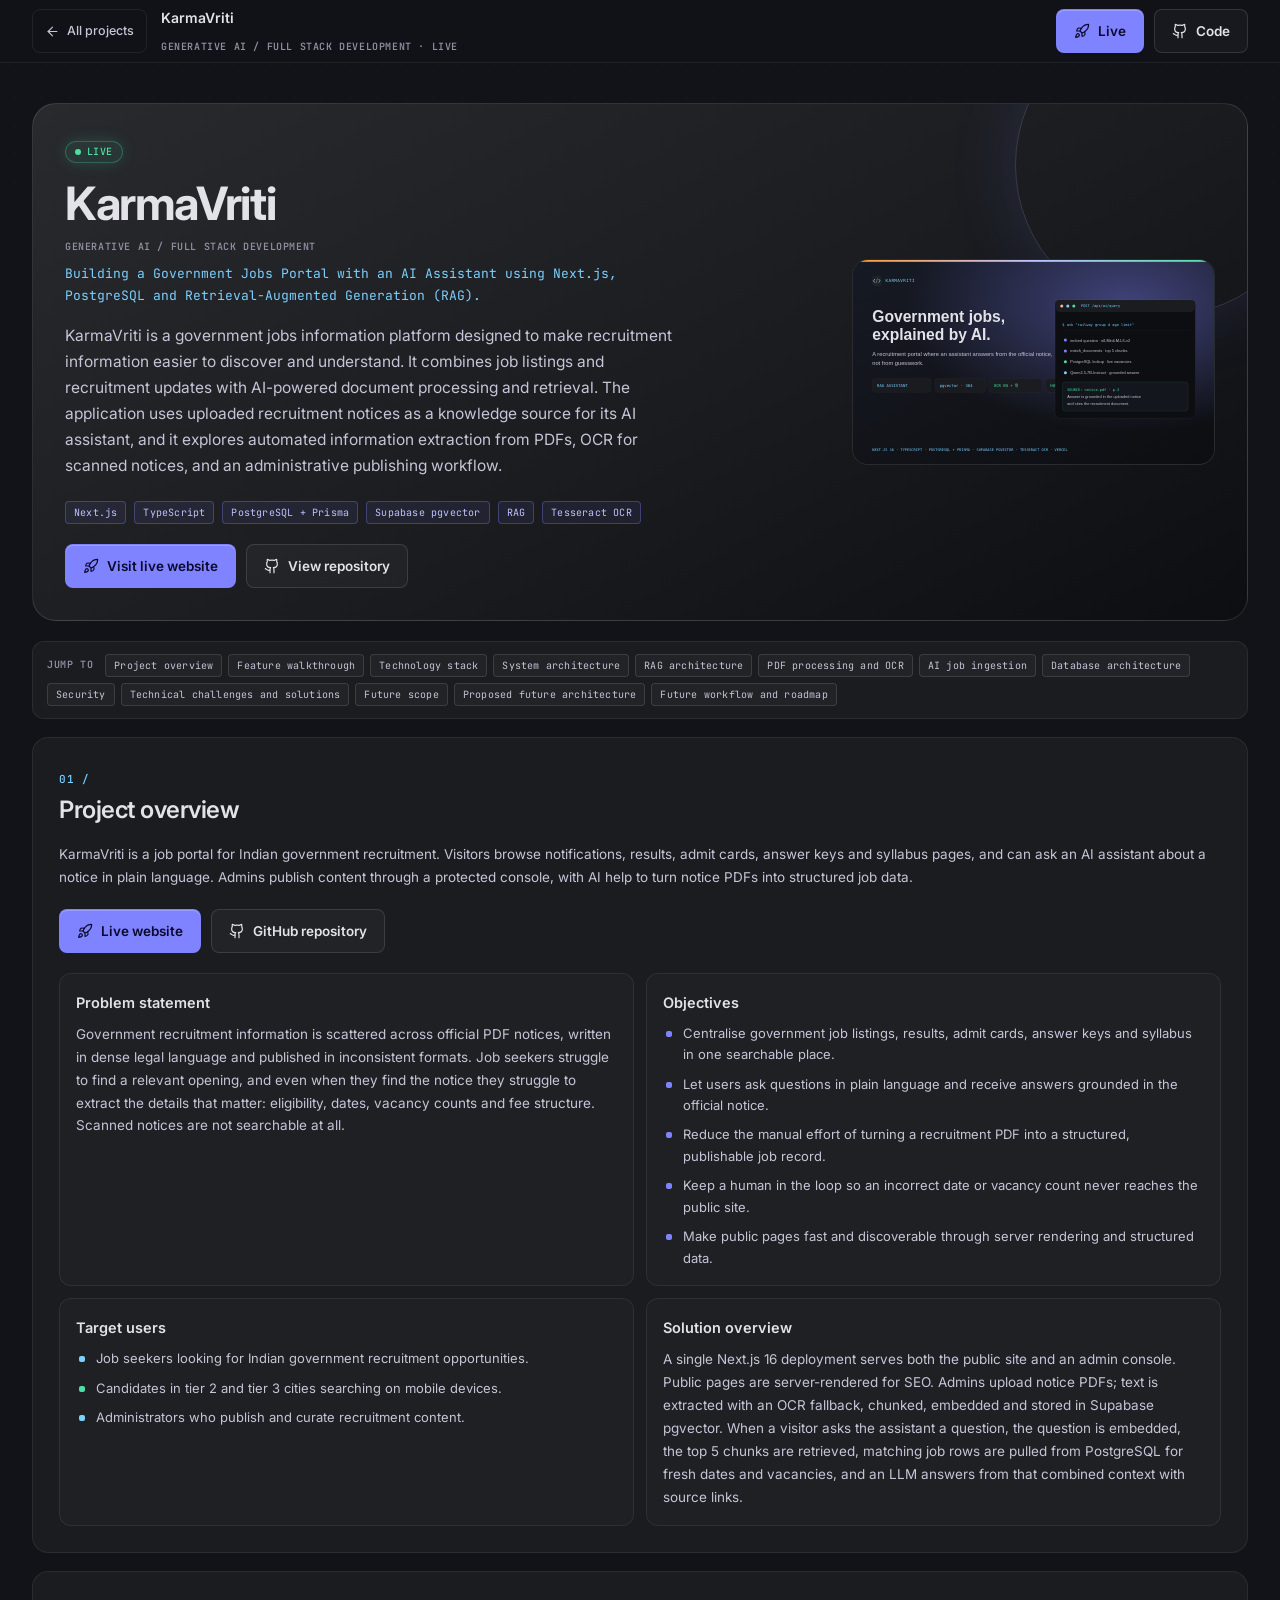
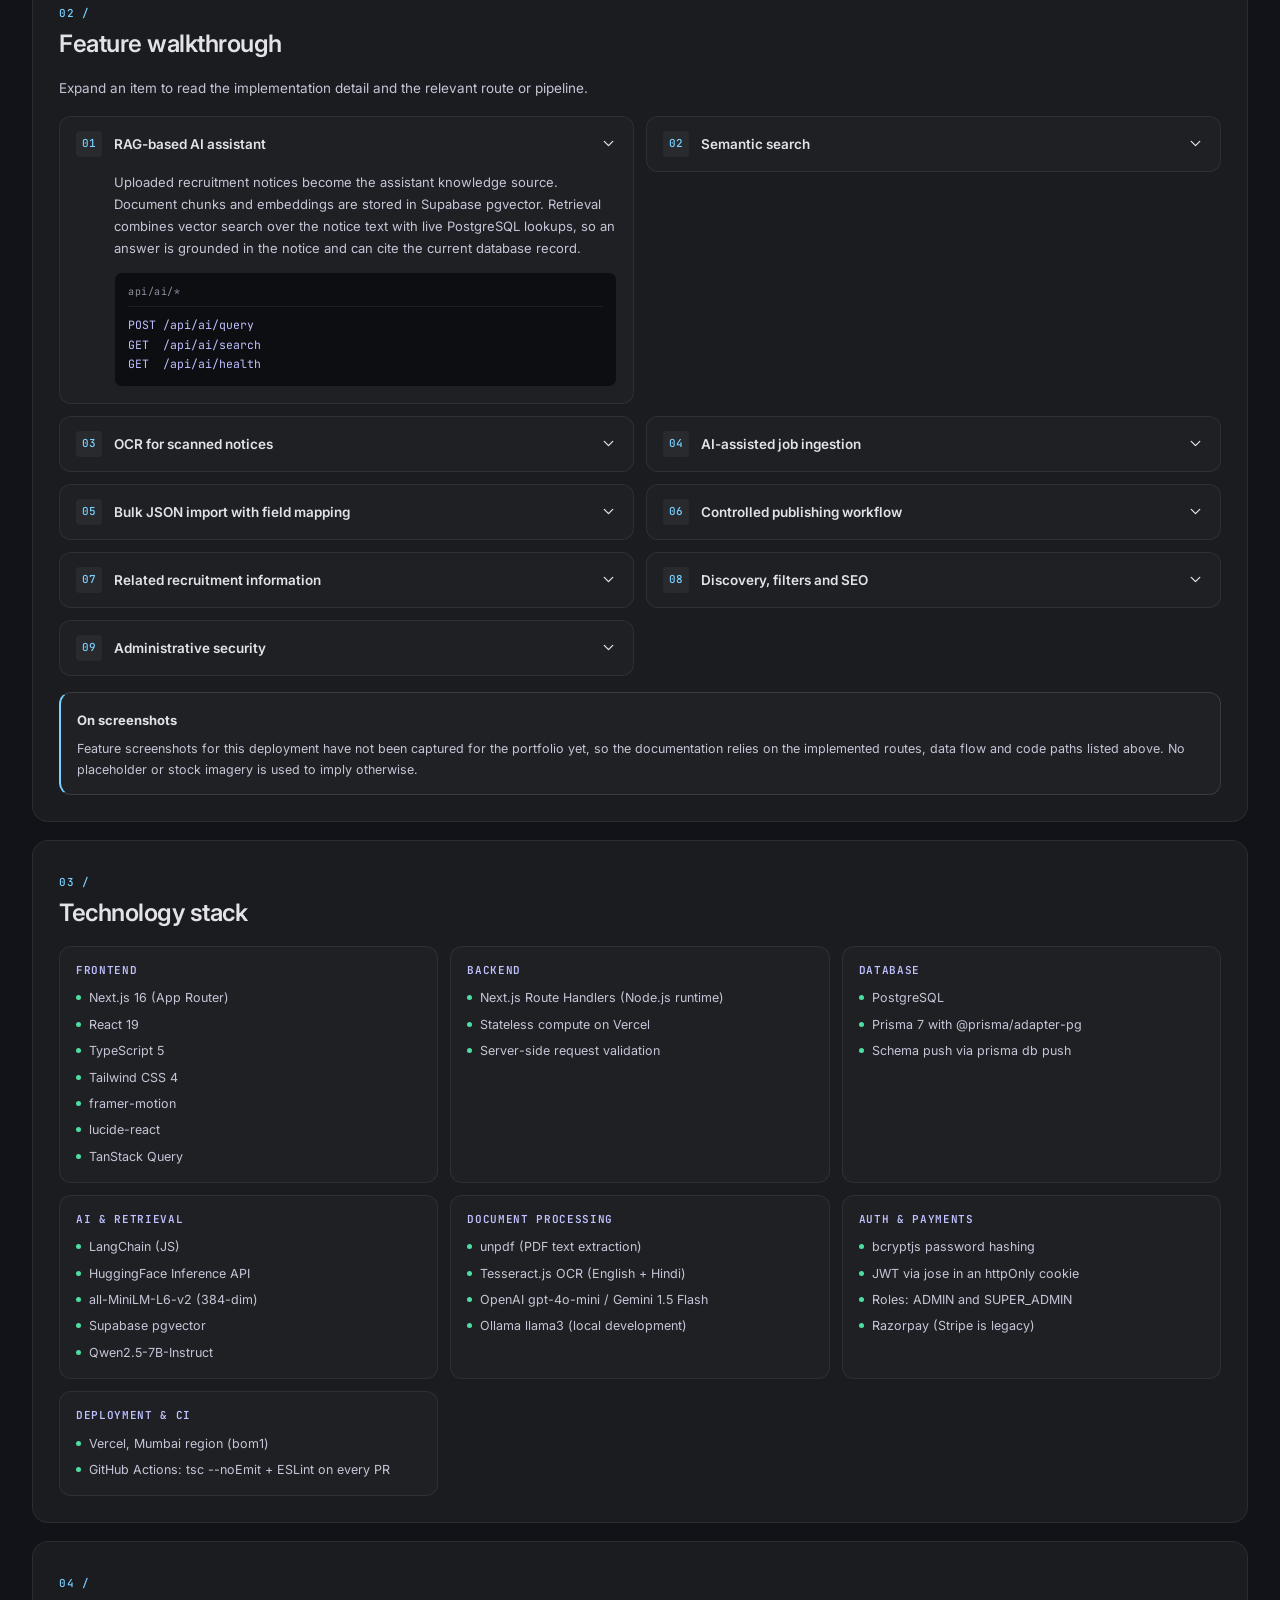
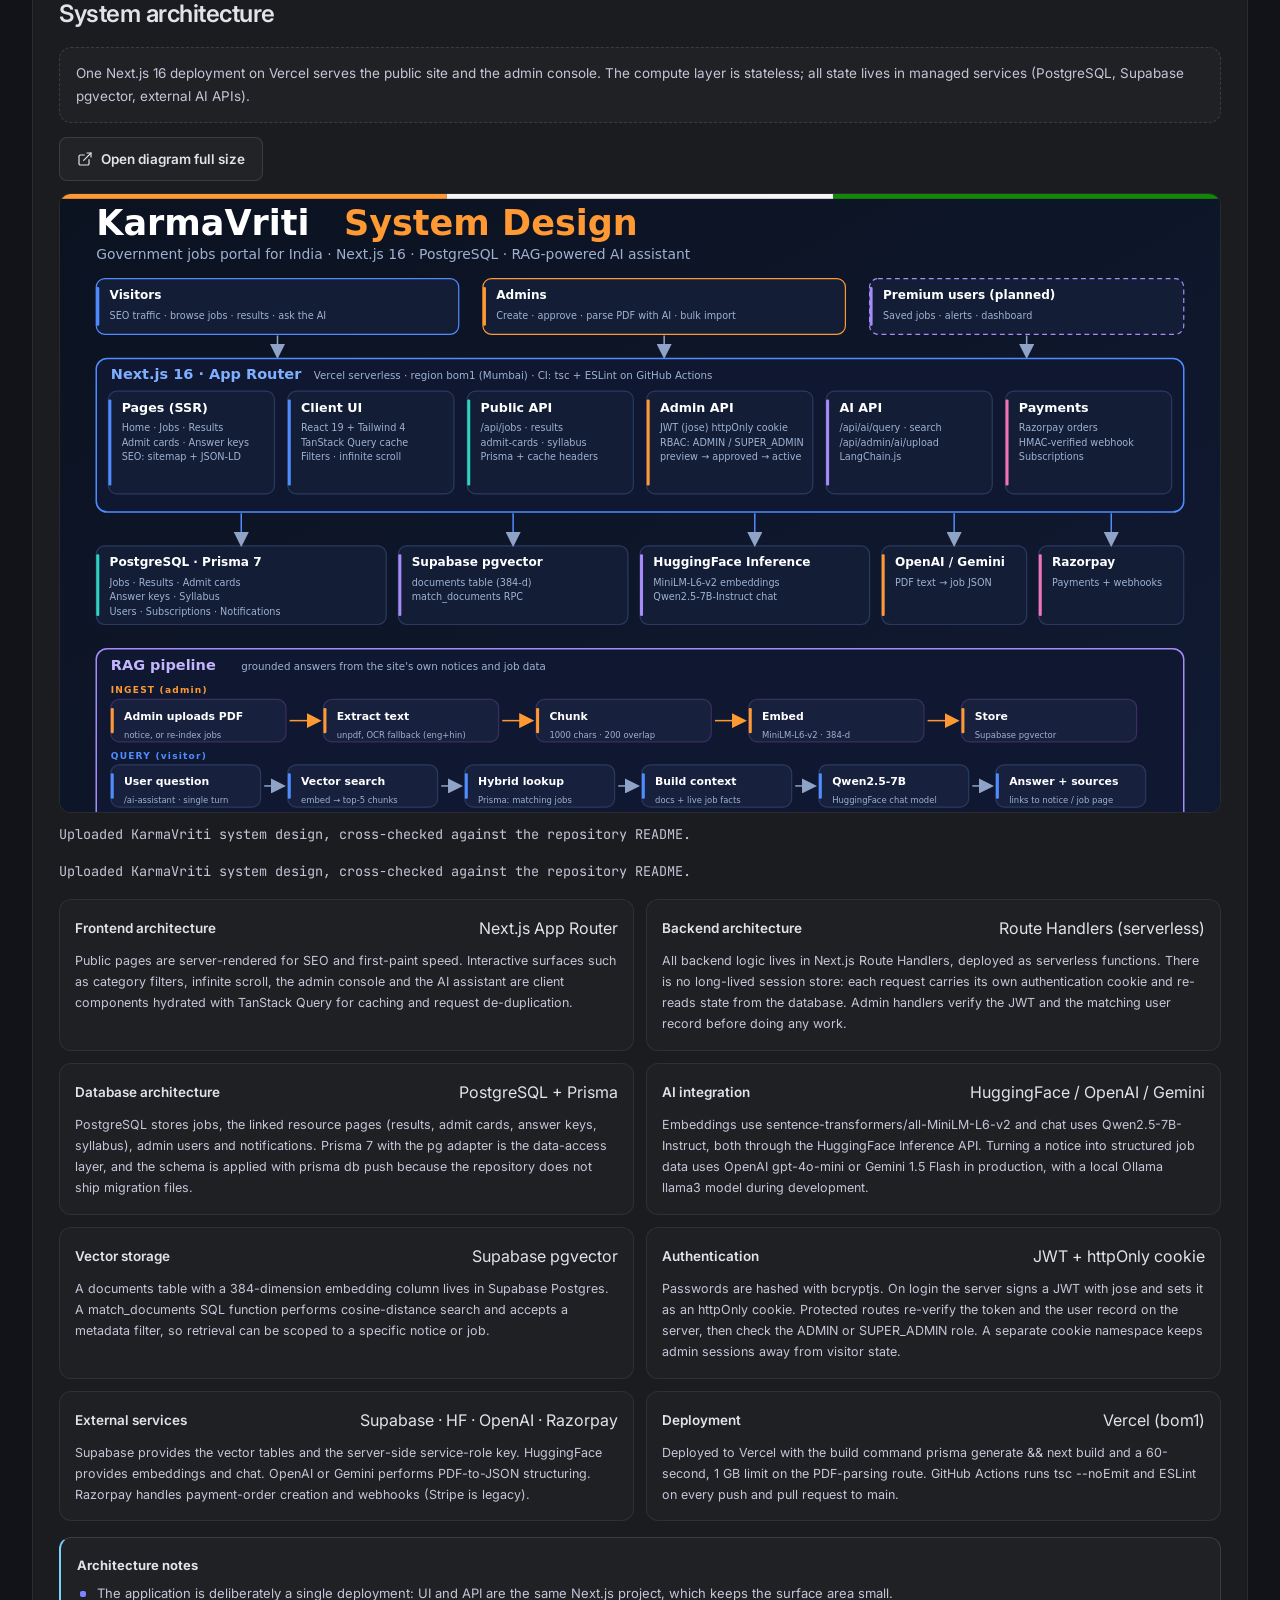
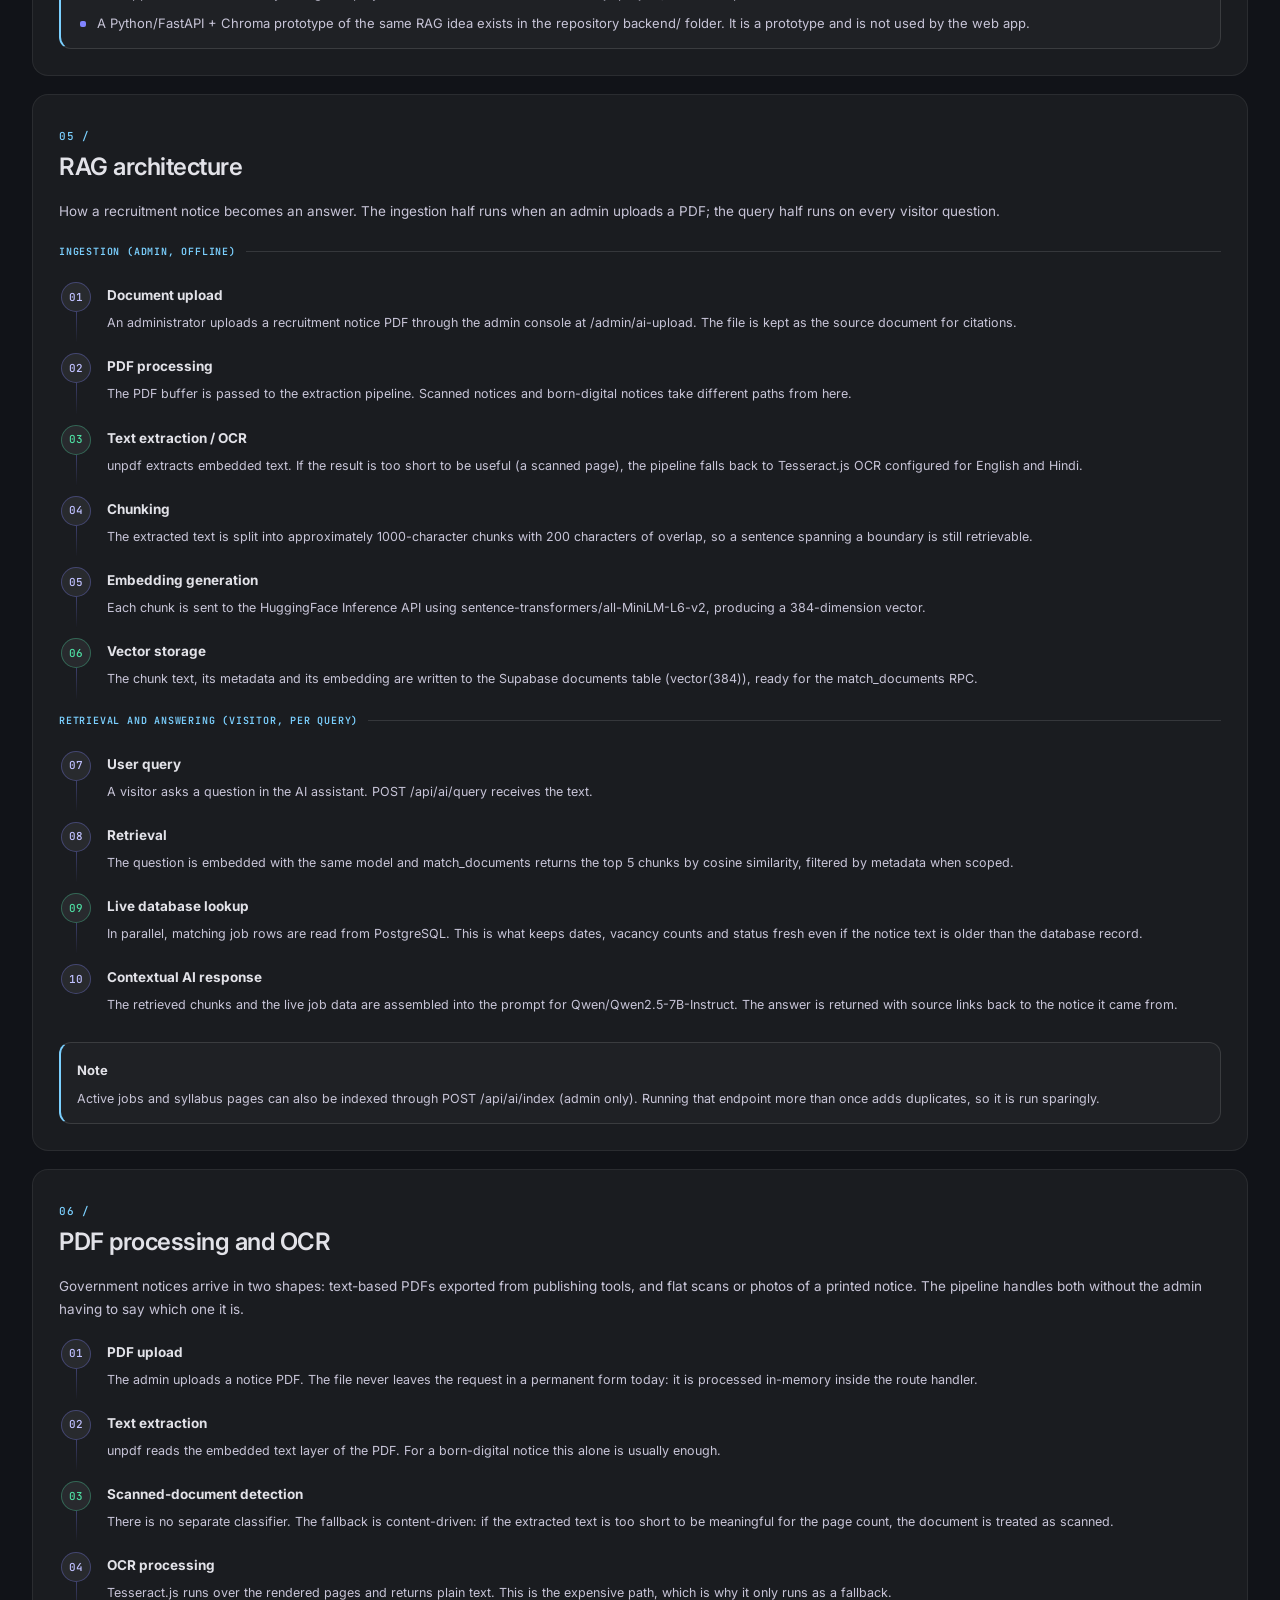
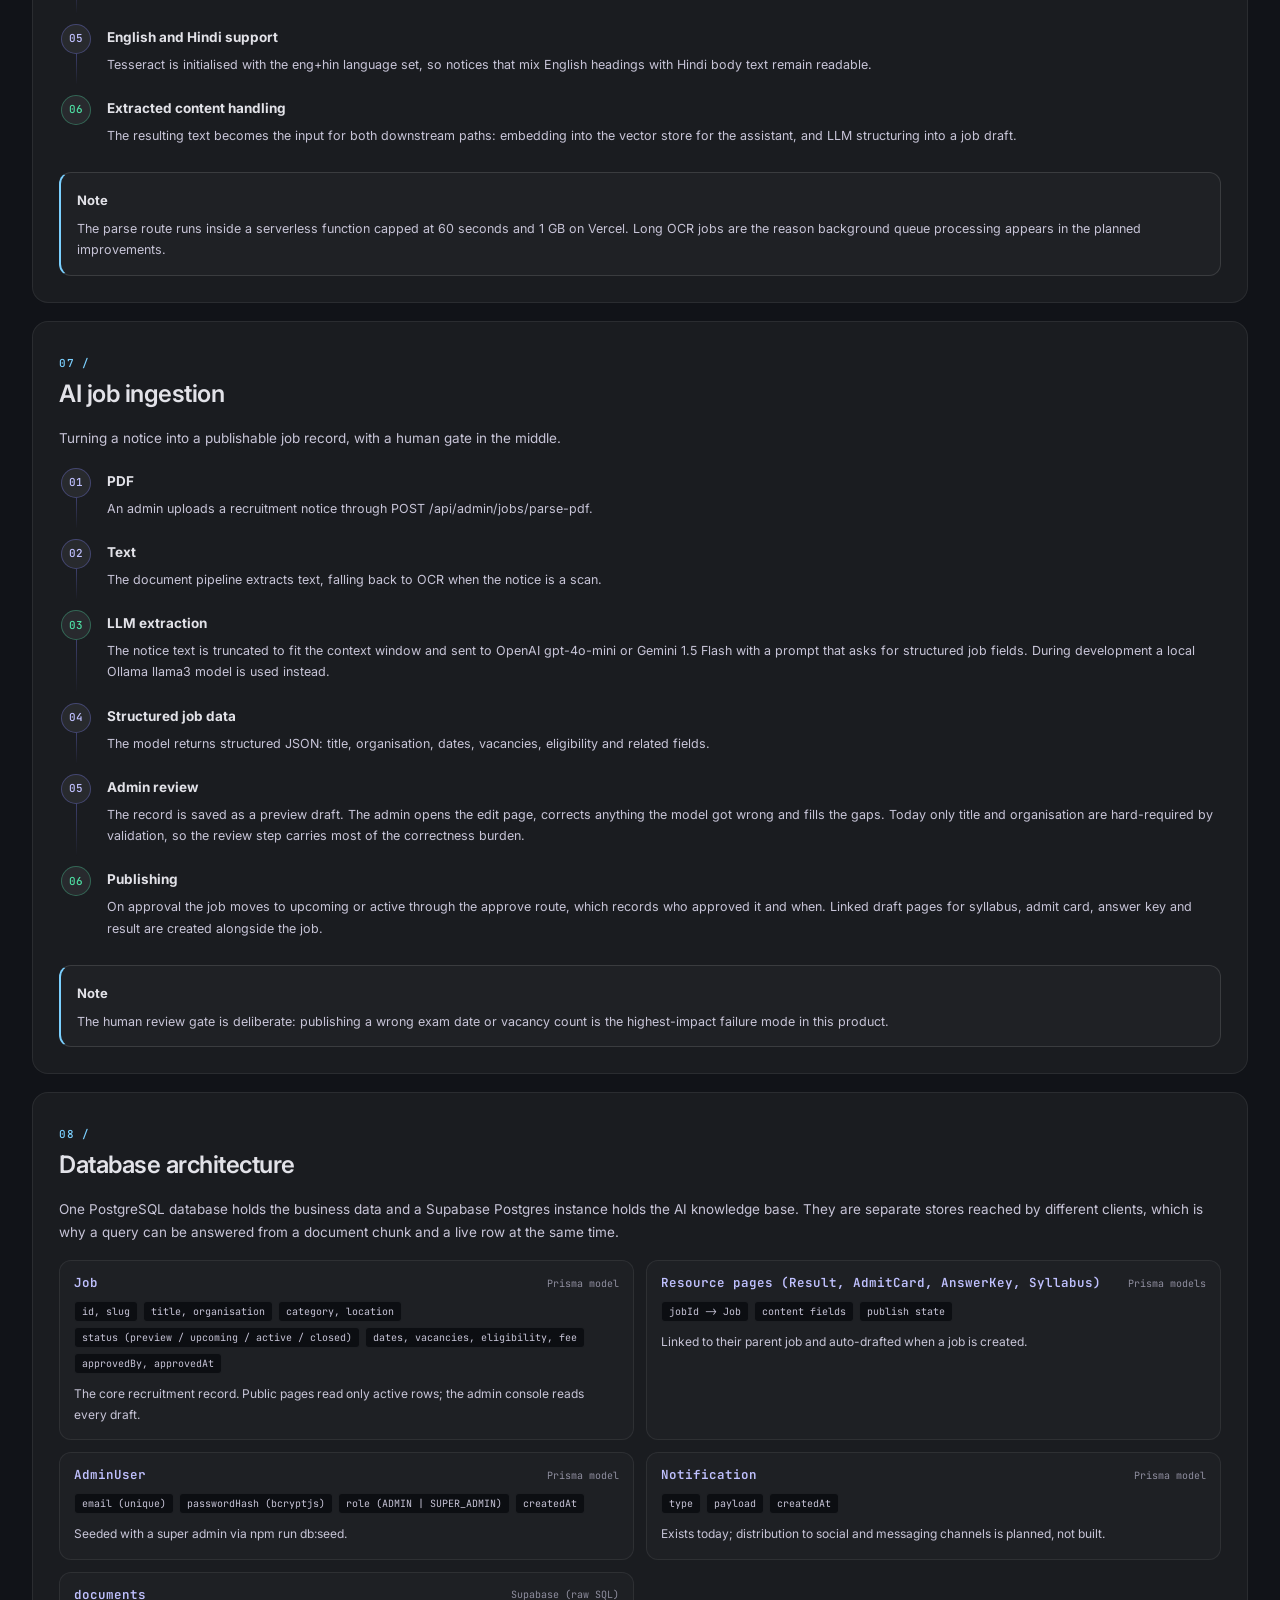
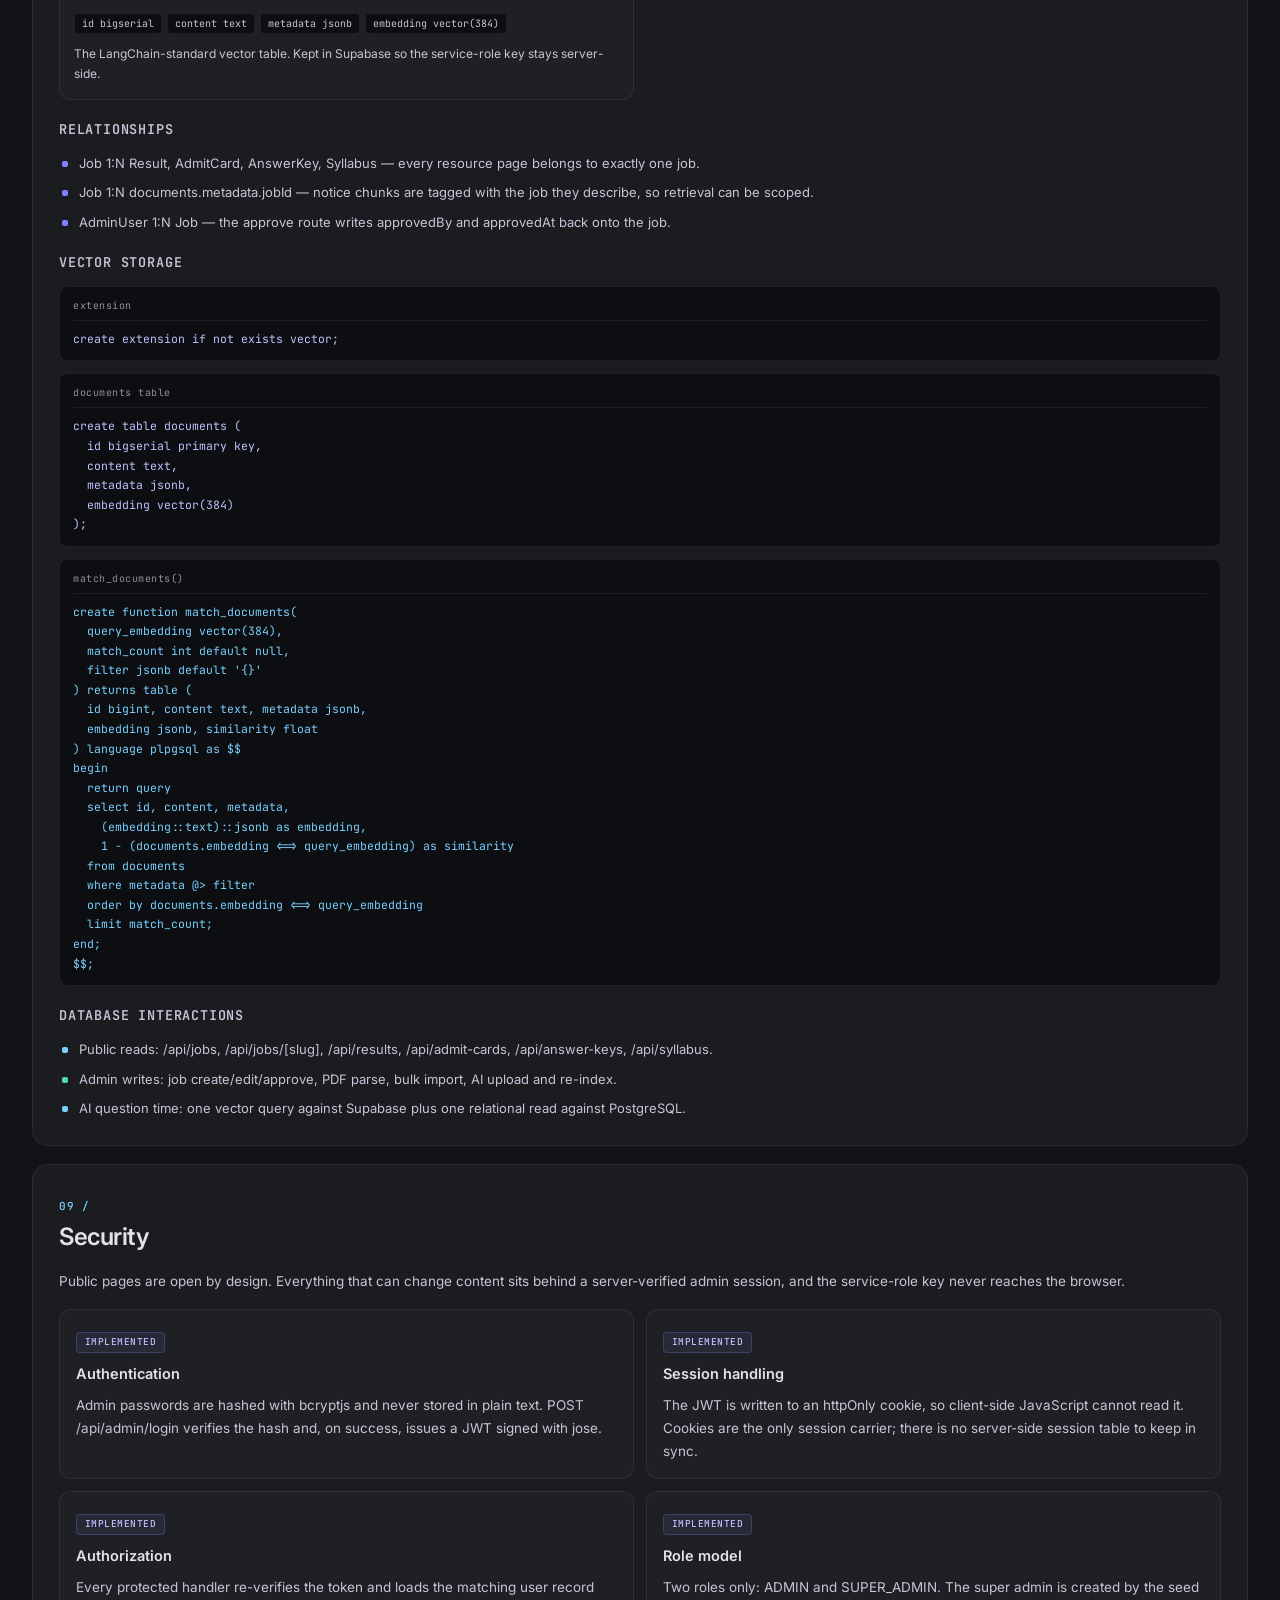
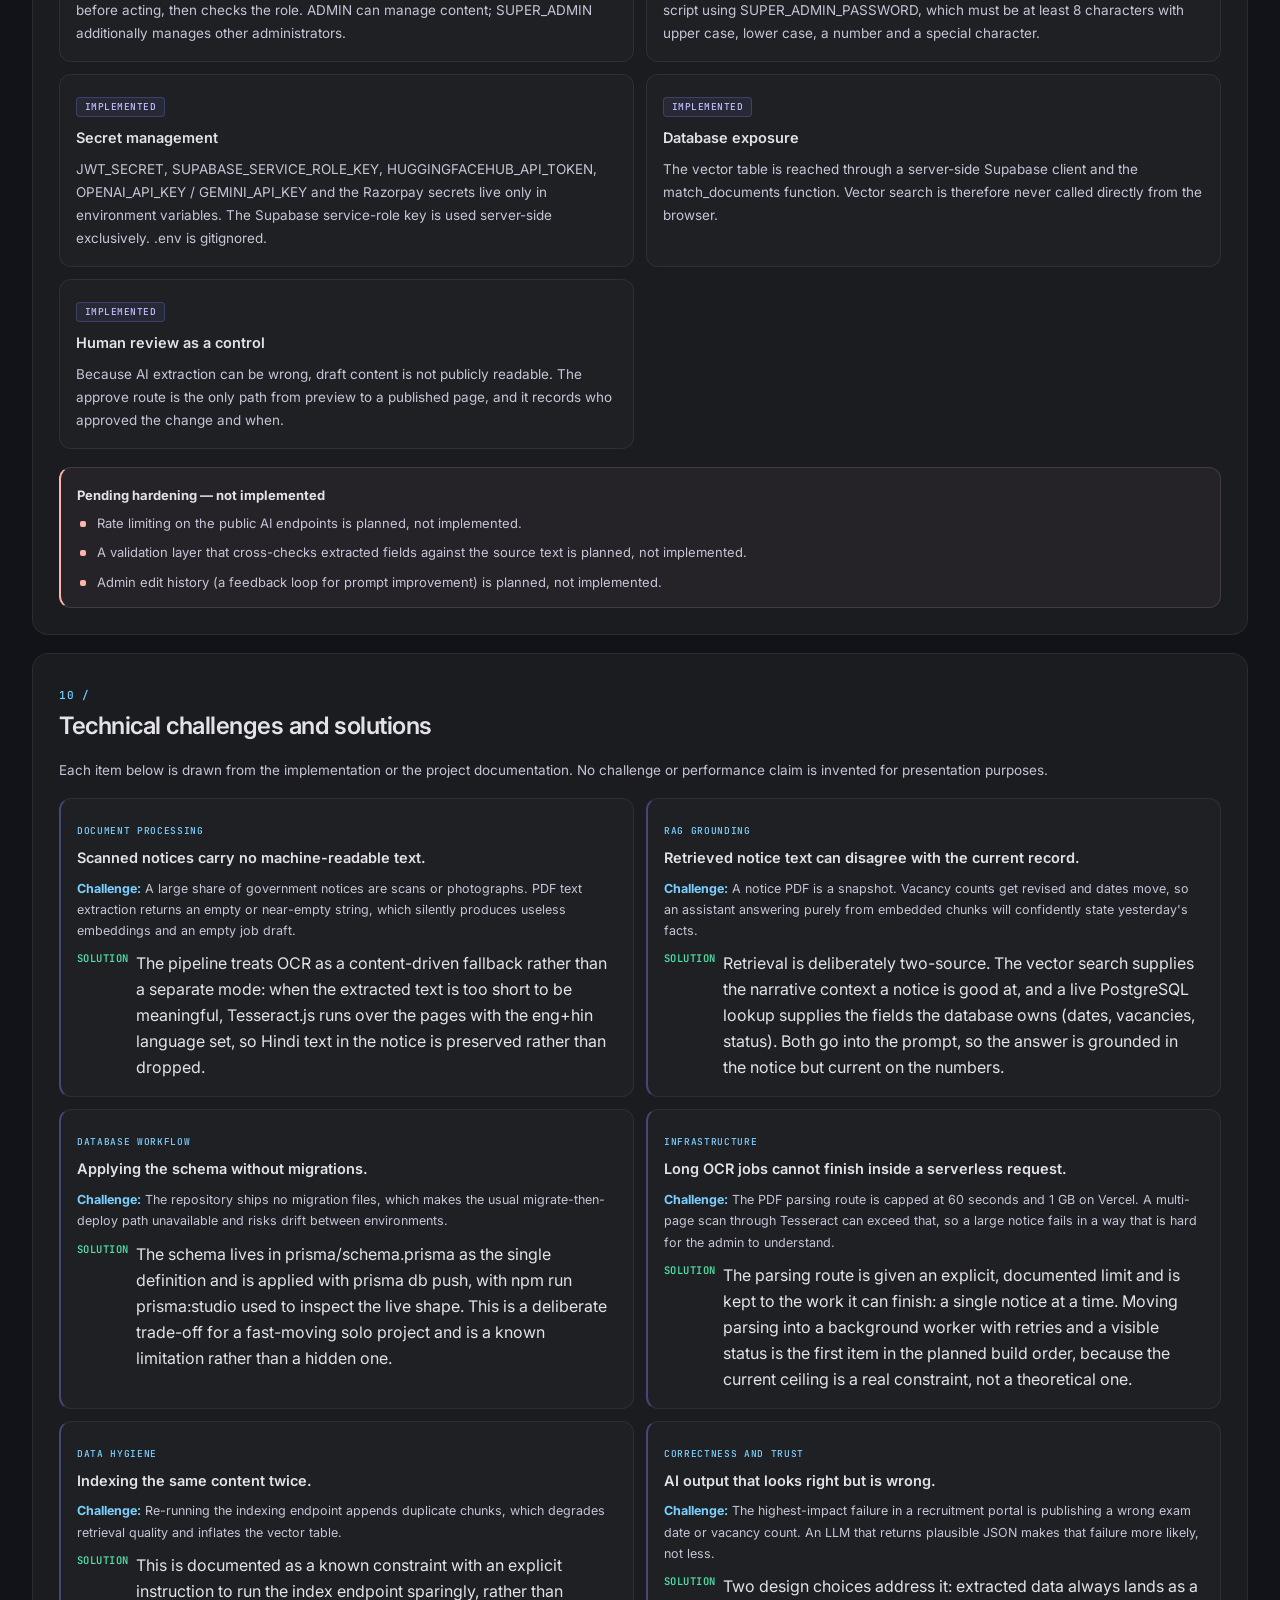
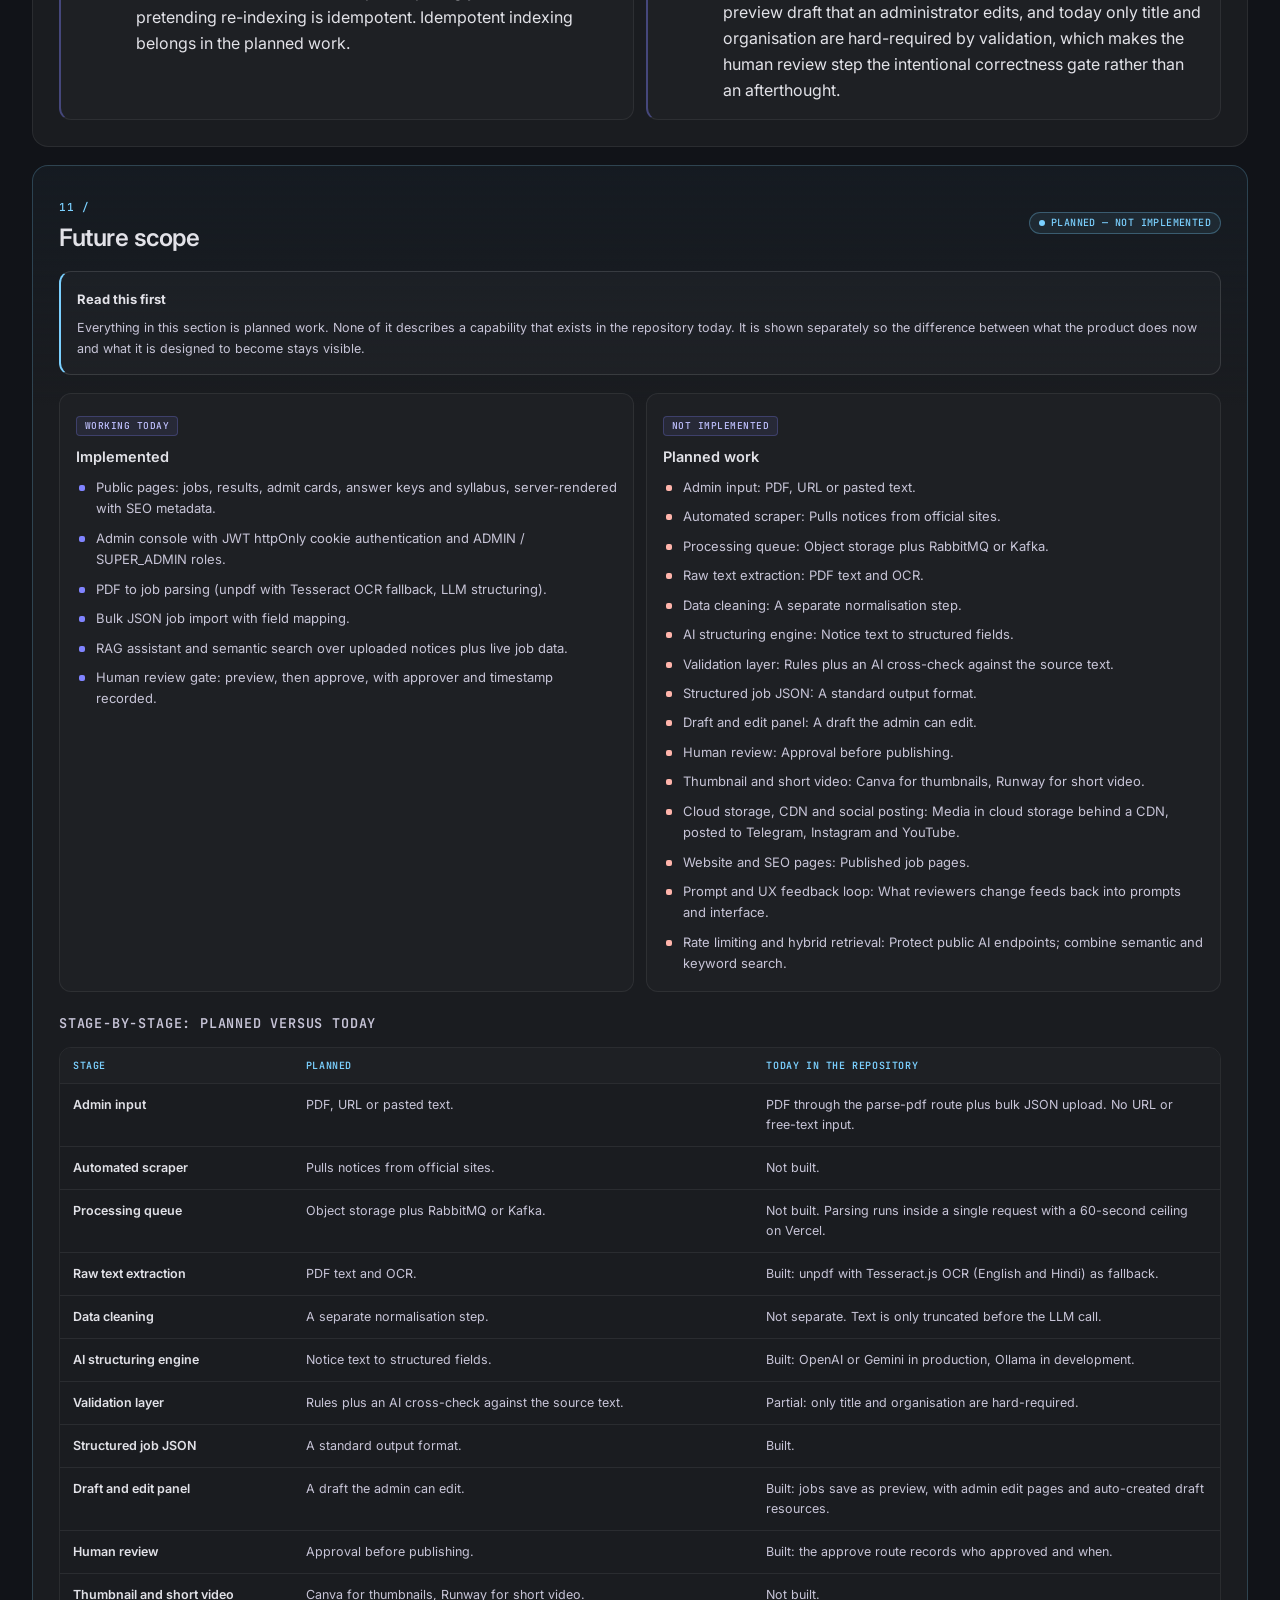
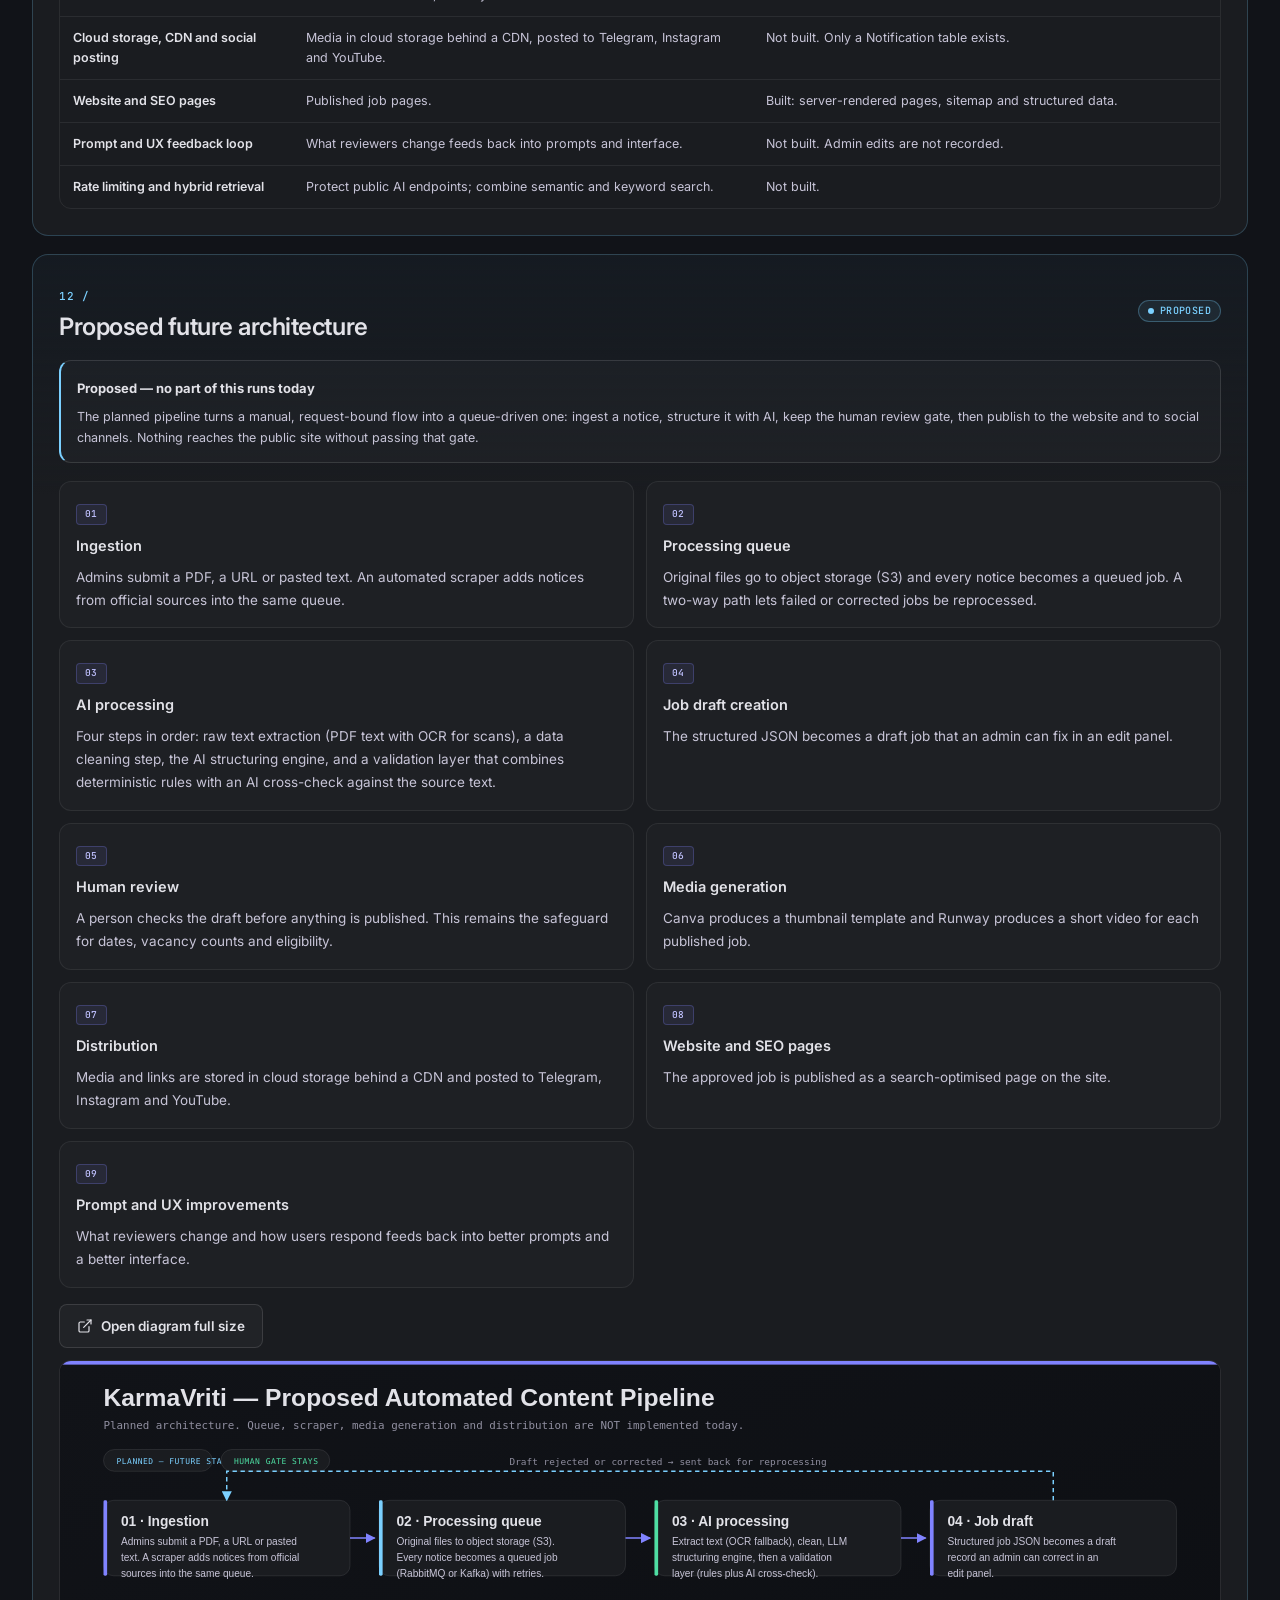
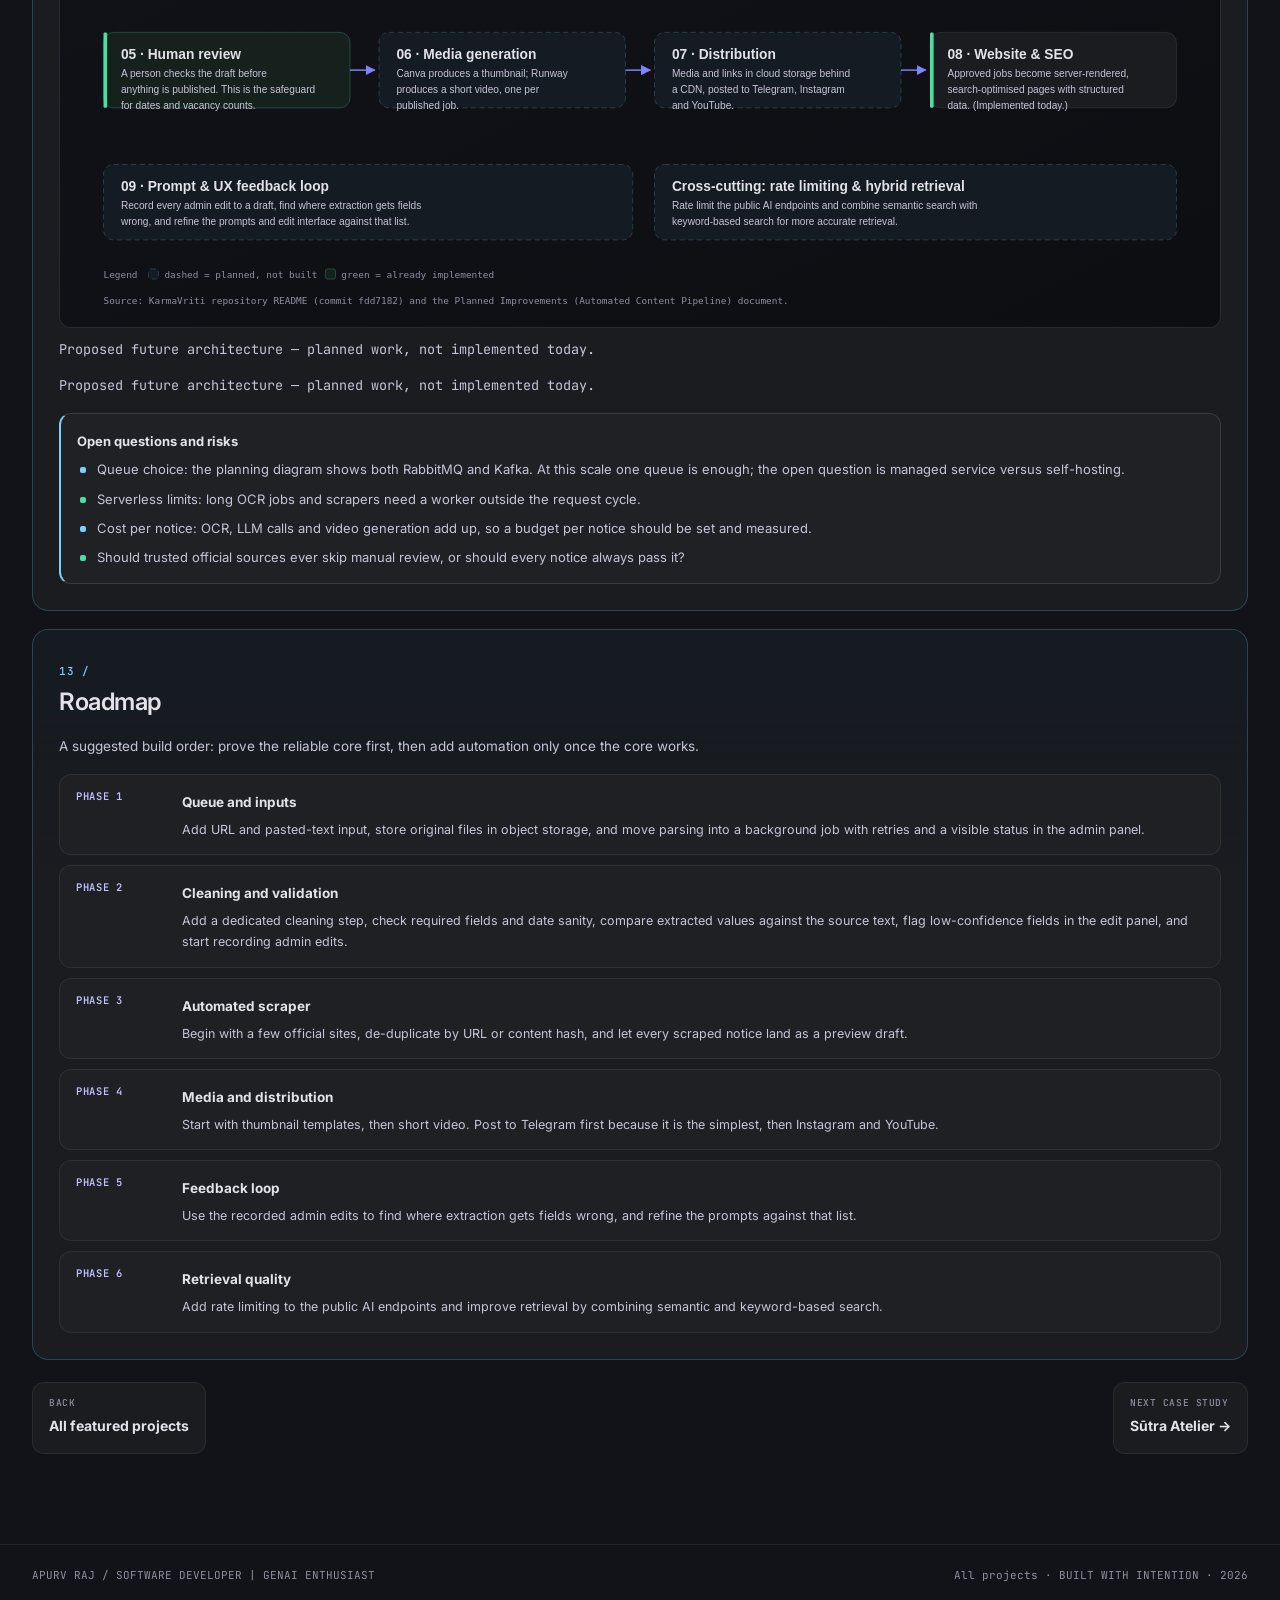
==== project.html @ cf1d9890 "Add portfolio site with case study pages; fix hero image and accordion layout bugs" ====
<!doctype html>
<html class="dark" lang="en">
<head>
  <meta charset="UTF-8" />
  <meta name="viewport" content="width=device-width, initial-scale=1.0, viewport-fit=cover" />
  <meta name="theme-color" content="#111318" />
  <meta name="description" content="Engineering case study." />
  <title>Case study | Apurv Raj</title>
  <link rel="preconnect" href="https://fonts.googleapis.com" />
  <link rel="preconnect" href="https://fonts.gstatic.com" crossorigin />
  <link href="https://fonts.googleapis.com/css2?family=Inter:wght@400;500;600;700&family=JetBrains+Mono:wght@400;500;600&display=swap" rel="stylesheet" />
  <link rel="stylesheet" href="assets/css/obsidian.css" />
  <link rel="stylesheet" href="assets/css/case-study.css" />
</head>
<body>
  <a class="skip-link" href="#case-app">Skip to case study</a>

  <header class="case-header">
    <div class="shell case-header-inner">
      <a class="case-back" href="index.html#work">
        <svg viewBox="0 0 24 24" fill="none" stroke="currentColor" stroke-width="1.8" stroke-linecap="round" stroke-linejoin="round" aria-hidden="true"><path d="m12 19-7-7 7-7"/><path d="M19 12H5"/></svg>
        <span>All projects</span>
      </a>
      <div class="case-header-title">
        <strong id="case-project-name">Case study</strong>
        <span class="micro-label" id="case-project-meta">Loading</span>
      </div>
      <div class="case-header-right" id="case-header-actions"></div>
    </div>
  </header>

  <main class="case-main">
    <div class="shell case-shell" id="case-app">
      <div class="case-section">Loading case study…</div>
    </div>
  </main>

  <footer class="site-footer">
    <div class="shell footer-inner" id="footer"></div>
  </footer>

  <noscript>
    <div class="shell" style="padding:24px 0">
      <p class="callout"><strong>JavaScript is required</strong>
      This case study renders from a centralized data layer. Please enable JavaScript, or contact
      <a href="mailto:apurvraj101699@gmail.com">apurvraj101699@gmail.com</a> for a written summary.</p>
    </div>
  </noscript>

  <script src="assets/js/icons.js"></script>
  <script src="data/profile.js"></script>
  <script src="data/career.js"></script>
  <script src="data/project-karmavriti.js"></script>
  <script src="data/project-sutra.js"></script>
  <script src="data/projects.js"></script>
  <script src="assets/js/ui.js"></script>
  <script src="assets/js/case-study.js"></script>
  <script src="assets/js/site.js"></script>
</body>
</html>
---- assets/css/obsidian.css ----
/* ---------------------------------------------------------------------------
 * assets/css/obsidian.css
 * Obsidian Synthetics — the Stitch design system used by this portfolio.
 * Tokens are taken verbatim from the Stitch DESIGN.md / tailwind-config so the
 * visual theme is preserved exactly. Nothing here introduces a new theme.
 * ------------------------------------------------------------------------- */

:root {
  /* Surfaces */
  --surface: #111318;
  --surface-dim: #111318;
  --surface-bright: #37393e;
  --surface-container-lowest: #0c0e12;
  --surface-container-low: #1a1c20;
  --surface-container: #1e2024;
  --surface-container-high: #282a2e;
  --surface-container-highest: #333539;
  --surface-variant: #333539;

  /* Content */
  --on-surface: #e2e2e8;
  --on-surface-variant: #c7c4d7;
  --outline: #908fa0;
  --outline-variant: #464554;

  /* Accents */
  --primary: #c0c1ff;
  --primary-container: #8083ff;
  --on-primary: #1000a9;
  --inverse-primary: #494bd6;
  --secondary: #4edea3;
  --on-secondary: #003824;
  --tertiary: #7bd0ff;
  --error: #ffb4ab;

  /* Hairlines */
  --line: rgba(255, 255, 255, 0.07);
  --line-strong: rgba(255, 255, 255, 0.12);
  --glow: rgba(128, 131, 255, 0.35);
  --glow-emerald: rgba(78, 222, 163, 0.25);

  /* Radii */
  --r-sm: 0.25rem;
  --r: 0.5rem;
  --r-md: 0.75rem;
  --r-lg: 1rem;
  --r-xl: 1.5rem;

  /* Spacing */
  --space-xs: 0.25rem;
  --space-sm: 0.5rem;
  --space-md: 1rem;
  --space-lg: 1.5rem;
  --space-xl: 2.5rem;
  --gutter: 1.5rem;
  --gutter-mobile: 1rem;
  --margin: 2rem;
  --margin-mobile: 1.25rem;

  /* Type */
  --font-body: 'Inter', -apple-system, BlinkMacSystemFont, 'Segoe UI', sans-serif;
  --font-mono: 'JetBrains Mono', 'DM Mono', Consolas, monospace;

  --shell: 1280px;
  --shell-narrow: 960px;
}

* { box-sizing: border-box; }

html { scroll-behavior: smooth; scroll-padding-top: 84px; }

body {
  margin: 0;
  background: var(--surface);
  color: var(--on-surface);
  font: 400 16px/26px var(--font-body);
  -webkit-font-smoothing: antialiased;
  overflow-x: hidden;
}

/* Micro dot-matrix background from the design system (elevation 0). */
body::before {
  content: '';
  position: fixed;
  inset: 0;
  z-index: 0;
  pointer-events: none;
  opacity: 0.5;
  background-image: radial-gradient(rgba(255, 255, 255, 0.045) 1px, transparent 1px);
  background-size: 28px 28px;
  mask-image: linear-gradient(to bottom, black 0%, transparent 68%);
  -webkit-mask-image: linear-gradient(to bottom, black 0%, transparent 68%);
}

h1, h2, h3, h4, p { margin-top: 0; }

a { color: inherit; text-decoration: none; }
button { font: inherit; cursor: pointer; color: inherit; }
img { max-width: 100%; }

::selection { background: var(--primary-container); color: #0d0096; }

.mono { font-family: var(--font-mono); }

.micro-label {
  font-family: var(--font-mono);
  font-size: 10px;
  line-height: 12px;
  font-weight: 600;
  letter-spacing: 0.06em;
  text-transform: uppercase;
  color: var(--outline);
}

.tag-label {
  font-family: var(--font-mono);
  font-size: 11px;
  line-height: 14px;
  font-weight: 500;
  letter-spacing: 0.04em;
  text-transform: uppercase;
}

.shell { width: min(var(--shell), calc(100% - 2 * var(--margin))); margin-inline: auto; position: relative; z-index: 1; }
.shell-narrow { width: min(var(--shell-narrow), calc(100% - 2 * var(--margin))); margin-inline: auto; position: relative; z-index: 1; }

.skip-link {
  position: absolute; left: -9999px; top: 0; z-index: 100;
  padding: 10px 14px; background: var(--primary); color: var(--on-primary); border-radius: var(--r);
}
.skip-link:focus { left: 12px; top: 12px; }

/* ---------------------------------------------------------------- Header -- */
.site-header {
  position: sticky; top: 0; z-index: 50;
  background: rgba(17, 19, 24, 0.82);
  backdrop-filter: blur(14px);
  -webkit-backdrop-filter: blur(14px);
  border-bottom: 1px solid var(--line);
}
.header-inner { min-height: 64px; display: flex; align-items: center; gap: var(--space-md); }
.brand { display: flex; align-items: center; gap: 10px; min-width: 0; }
.brand-mark {
  width: 34px; height: 34px; flex: none;
  display: grid; place-items: center;
  border-radius: var(--r); border: 1px solid var(--line-strong);
  background: var(--surface-container-low);
  color: var(--primary);
}
.brand-mark svg { width: 17px; height: 17px; }
.brand-name { font-size: 14px; font-weight: 600; line-height: 1.2; }
.brand-meta { display: flex; align-items: center; gap: 6px; }

.status-pill {
  display: inline-flex; align-items: center; gap: 6px;
  padding: 4px 9px; border-radius: 999px;
  font: 500 10px/1.2 var(--font-mono);
  letter-spacing: 0.04em; text-transform: uppercase;
  color: var(--secondary);
  background: rgba(78, 222, 163, 0.08);
  border: 1px solid rgba(78, 222, 163, 0.28);
  box-shadow: 0 0 16px -2px var(--glow-emerald);
  white-space: nowrap;
}
.status-pill .dot { width: 6px; height: 6px; border-radius: 50%; background: currentColor; animation: pulse 2.4s ease-in-out infinite; }
.status-pill.is-planned { color: var(--tertiary); background: rgba(123, 208, 255, 0.08); border-color: rgba(123, 208, 255, 0.3); box-shadow: none; }
.status-pill.is-neutral { color: var(--on-surface-variant); background: rgba(255, 255, 255, 0.04); border-color: var(--line-strong); box-shadow: none; }

@keyframes pulse { 0%, 100% { opacity: 1; } 50% { opacity: 0.35; } }

.primary-nav { display: flex; align-items: center; gap: 4px; margin-left: auto; }
.primary-nav a {
  padding: 8px 11px; border-radius: var(--r);
  color: var(--on-surface-variant); font-size: 13px; font-weight: 500;
  border: 1px solid transparent; transition: color .2s, background .2s, border-color .2s;
}
.primary-nav a:hover, .primary-nav a[aria-current="true"] { color: var(--on-surface); background: rgba(255, 255, 255, 0.04); border-color: var(--line); }

.header-actions { display: flex; align-items: center; gap: 8px; }
.icon-button {
  width: 38px; height: 38px; display: grid; place-items: center;
  color: var(--on-surface-variant); background: transparent;
  border: 1px solid var(--line); border-radius: var(--r);
  transition: color .2s, border-color .2s, background .2s;
}
.icon-button:hover { color: var(--on-surface); border-color: var(--glow); background: rgba(255, 255, 255, 0.04); }
.icon-button svg { width: 17px; height: 17px; }
.menu-toggle { display: none; }

/* ------------------------------------------------------------------ Hero -- */
.hero { position: relative; padding: 76px 0 64px; overflow: hidden; }
.hero-glow {
  position: absolute; pointer-events: none; border-radius: 50%;
  filter: blur(90px); opacity: 0.5; z-index: 0;
}
.hero-glow.a { width: 460px; height: 460px; top: -160px; right: -80px; background: radial-gradient(circle, rgba(128,131,255,.45), transparent 68%); }
.hero-glow.b { width: 380px; height: 380px; bottom: -180px; left: -120px; background: radial-gradient(circle, rgba(123,208,255,.28), transparent 68%); }
.hero-inner { display: grid; grid-template-columns: 1.12fr 0.88fr; align-items: center; gap: 72px; }
.hero-copy h1 {
  margin: 18px 0 20px;
  font-size: clamp(36px, 4.6vw, 56px);
  line-height: 1.08; letter-spacing: -0.03em; font-weight: 700;
}
.hero-copy h1 .accent {
  background: linear-gradient(100deg, var(--primary) 0%, var(--tertiary) 60%, var(--secondary) 100%);
  -webkit-background-clip: text; background-clip: text; color: transparent;
}
.hero-title { font-size: 15px; font-weight: 600; color: var(--primary); }
.hero-lede { max-width: 560px; margin-bottom: 26px; color: var(--on-surface-variant); font-size: 17px; line-height: 1.65; }

.focus-row { display: grid; grid-template-columns: repeat(3, 1fr); gap: 10px; margin: 0 0 28px; }
.focus-item {
  padding: 13px 14px; background: var(--surface-container-low);
  border: 1px solid var(--line); border-radius: var(--r-md);
  transition: border-color .22s, transform .22s, box-shadow .22s;
}
.focus-item:hover { border-color: var(--glow); transform: translateY(-2px); box-shadow: 0 0 24px -4px rgba(128,131,255,.18); }
.focus-item svg { width: 18px; height: 18px; color: var(--tertiary); margin-bottom: 9px; }
.focus-item strong { display: block; font-size: 13px; font-weight: 600; margin-bottom: 3px; }
.focus-item span { font-size: 11.5px; line-height: 1.5; color: var(--outline); }

.action-row { display: flex; flex-wrap: wrap; gap: 10px; }
.button {
  min-height: 44px; display: inline-flex; align-items: center; justify-content: center; gap: 8px;
  padding: 0 17px; border: 1px solid transparent; border-radius: var(--r);
  font-size: 13.5px; font-weight: 600; white-space: nowrap;
  transition: transform .2s, border-color .2s, background .2s, box-shadow .2s, color .2s;
}
.button svg { width: 16px; height: 16px; }
.button:hover { transform: translateY(-2px); }
.button-primary {
  background: var(--primary-container); color: #0b0a2e;
  box-shadow: inset 0 1px 0 rgba(255,255,255,.22);
}
.button-primary:hover { background: #8f92ff; box-shadow: 0 0 20px rgba(128,131,255,.4); }
.button-secondary { background: rgba(255,255,255,0.03); border-color: var(--line-strong); color: var(--on-surface); }
.button-secondary:hover { border-color: var(--glow); background: rgba(255,255,255,0.06); }
.button-ghost { background: transparent; border-color: transparent; color: var(--on-surface-variant); padding-inline: 10px; }
.button-ghost:hover { color: var(--on-surface); }
.button[disabled], .button[aria-disabled="true"] { opacity: .48; cursor: not-allowed; transform: none; box-shadow: none; }

.hero-meta { display: flex; flex-wrap: wrap; gap: 16px; margin-top: 26px; color: var(--outline); font: 400 11.5px/1.5 var(--font-mono); }
.hero-meta span { display: flex; align-items: center; gap: 7px; }
.hero-meta i { width: 6px; height: 6px; border-radius: 50%; background: var(--tertiary); }

/* -------------------------------------------------------------- Portrait -- */
.portrait-wrap { position: relative; justify-self: end; width: min(100%, 400px); }
.portrait-frame {
  position: relative; border-radius: var(--r-xl); overflow: hidden;
  border: 1px solid var(--line-strong);
  background: linear-gradient(160deg, var(--surface-container-high), var(--surface-container-lowest));
  box-shadow: 0 24px 60px -24px rgba(0,0,0,.7), 0 0 40px -18px var(--glow);
}
.portrait-frame::after {
  content: ''; position: absolute; inset: 0; pointer-events: none;
  background: linear-gradient(to top, rgba(17,19,24,.82) 0%, rgba(17,19,24,.12) 38%, transparent 62%);
}
.portrait-frame img {
  display: block; width: 100%; height: auto; aspect-ratio: 4 / 4.7;
  object-fit: cover; object-position: center 18%;
  filter: saturate(.96) contrast(1.03);
}
.portrait-badge {
  position: absolute; left: 14px; right: 14px; bottom: 14px; z-index: 2;
  display: flex; align-items: center; justify-content: space-between; gap: 10px;
  padding: 10px 12px; border-radius: var(--r-md);
  background: rgba(12, 14, 18, 0.82); border: 1px solid var(--line-strong);
  backdrop-filter: blur(10px); -webkit-backdrop-filter: blur(10px);
}
.portrait-badge .who { font-size: 13px; font-weight: 600; }
.portrait-badge .where { font: 400 10px/1.3 var(--font-mono); color: var(--outline); text-transform: uppercase; letter-spacing: .05em; }
.portrait-accent {
  position: absolute; inset: 18px -18px -18px 18px; z-index: -1;
  border: 1px solid rgba(128,131,255,.4); border-radius: var(--r-xl);
}

/* --------------------------------------------------------------- Metrics -- */
.metric-strip {
  display: grid; grid-template-columns: repeat(4, 1fr); gap: 1px;
  background: var(--line); border: 1px solid var(--line);
  border-radius: var(--r-lg); overflow: hidden; margin-top: 4px;
}
.metric { padding: 20px 22px; background: var(--surface-container-low); }
.metric b {
  display: block; margin-bottom: 4px; color: var(--secondary);
  font: 600 26px/1.1 var(--font-mono); letter-spacing: -0.02em;
}
.metric span { color: var(--on-surface-variant); font-size: 12.5px; }
.metric small { display: block; margin-top: 3px; color: var(--outline); font: 400 10px/1.3 var(--font-mono); }

/* -------------------------------------------------------------- Sections -- */
.section { padding: 84px 0; border-top: 1px solid var(--line); position: relative; }
.section-head { display: flex; align-items: flex-end; justify-content: space-between; gap: 32px; margin-bottom: 34px; }
.section-title { margin: 12px 0 0; font-size: clamp(24px, 2.6vw, 32px); line-height: 1.2; letter-spacing: -0.02em; font-weight: 600; }
.section-note { max-width: 400px; margin: 0; color: var(--outline); font-size: 13.5px; text-align: right; }

.eyebrow {
  display: inline-flex; align-items: center; gap: 9px; margin: 0;
  color: var(--secondary); font: 500 10.5px/1.4 var(--font-mono);
  letter-spacing: 0.06em; text-transform: uppercase;
}
.eyebrow .pulse {
  width: 7px; height: 7px; border-radius: 50%; background: currentColor;
  box-shadow: 0 0 0 4px rgba(78, 222, 163, 0.12);
}

/* ----------------------------------------------------------------- Cards -- */
.card {
  padding: 20px; background: var(--surface-container-low);
  border: 1px solid var(--line); border-radius: var(--r-lg);
  transition: border-color .22s, box-shadow .22s, transform .22s;
}
.card:hover { border-color: rgba(128,131,255,.3); box-shadow: 0 0 24px -4px rgba(128,131,255,.12); }
.card-flat { background: var(--surface-container); }

.grid { display: grid; gap: 12px; }
.grid.two { grid-template-columns: repeat(2, minmax(0, 1fr)); }
.grid.three { grid-template-columns: repeat(3, minmax(0, 1fr)); }
.grid.four { grid-template-columns: repeat(4, minmax(0, 1fr)); }

/* -------------------------------------------------------- Project cards -- */
.project-tools { display: flex; align-items: center; justify-content: space-between; gap: 18px; margin-bottom: 20px; flex-wrap: wrap; }
.filters { display: flex; flex-wrap: wrap; gap: 7px; }
.filter {
  min-height: 32px; padding: 0 12px; color: var(--on-surface-variant);
  background: transparent; border: 1px solid var(--line); border-radius: 999px;
  font: 500 10.5px/1 var(--font-mono); letter-spacing: .04em; text-transform: uppercase;
  transition: color .2s, border-color .2s, background .2s;
}
.filter:hover, .filter[aria-pressed="true"] { color: var(--primary); border-color: rgba(128,131,255,.6); background: rgba(128,131,255,.08); }
.project-count { color: var(--outline); font: 400 11px/1.4 var(--font-mono); }

.projects { display: grid; grid-template-columns: repeat(2, minmax(0, 1fr)); gap: 18px; }
.project {
  display: flex; flex-direction: column; overflow: hidden;
  background: var(--surface-container-low);
  border: 1px solid var(--line); border-radius: var(--r-lg);
  transition: transform .24s, border-color .24s, box-shadow .24s;
}
.project:hover { transform: translateY(-4px); border-color: rgba(128,131,255,.4); box-shadow: 0 22px 50px -22px rgba(0,0,0,.75), 0 0 30px -14px rgba(128,131,255,.28); }
.project.is-hidden { display: none; }
.project-thumb { position: relative; aspect-ratio: 16 / 9; background: var(--surface-container-lowest); border-bottom: 1px solid var(--line); overflow: hidden; }
.project-thumb img { width: 100%; height: 100%; object-fit: cover; display: block; }
.project-thumb .flagship-flag {
  position: absolute; top: 10px; left: 10px;
  padding: 4px 9px; border-radius: 999px;
  font: 600 9.5px/1.2 var(--font-mono); letter-spacing: .08em; text-transform: uppercase;
  color: #0b0a2e; background: var(--primary);
}
.project-body { display: flex; flex-direction: column; flex: 1; padding: 18px; }
.project-topline { display: flex; align-items: center; justify-content: space-between; gap: 8px; margin-bottom: 12px; }
.project h3 { margin: 0 0 8px; font-size: 21px; line-height: 1.25; letter-spacing: -0.01em; }
.project-tagline { margin: 0 0 10px; color: var(--tertiary); font: 400 11.5px/1.55 var(--font-mono); }
.project p.desc { color: var(--on-surface-variant); font-size: 13.5px; margin-bottom: 14px; }

.tags { display: flex; flex-wrap: wrap; gap: 6px; margin-bottom: 16px; }
.tag {
  padding: 4px 8px; border-radius: var(--r-sm);
  color: var(--on-surface-variant); background: rgba(255,255,255,.03);
  border: 1px solid var(--line-strong);
  font: 400 10px/1.3 var(--font-mono); letter-spacing: .02em;
}
.tag.accent { color: var(--primary); border-color: rgba(128,131,255,.32); background: rgba(128,131,255,.08); }
.tag.green { color: var(--secondary); border-color: rgba(78,222,163,.3); background: rgba(78,222,163,.07); }

.project-actions { display: grid; grid-template-columns: repeat(3, 1fr); gap: 8px; margin-top: auto; padding-top: 4px; }
.project-actions .button { min-height: 38px; padding: 0 10px; font-size: 12px; }

.terminal-art {
  margin: 0 0 14px; padding: 11px 12px; overflow-x: auto;
  color: var(--tertiary); background: var(--surface-container-lowest);
  border: 1px solid var(--line); border-radius: var(--r);
  font: 400 11px/1.65 var(--font-mono); white-space: pre;
}
.terminal-art .g { color: var(--secondary); }
.terminal-art .i { color: var(--primary); }
.terminal-art .w { color: var(--tertiary); }

/* ----------------------------------------------------------------- About -- */
.about-grid { display: grid; grid-template-columns: 0.9fr 1.1fr; gap: 44px; align-items: start; }
.about-lead { font-size: 19px; line-height: 1.6; color: var(--on-surface); margin-bottom: 16px; }
.about-copy p { color: var(--on-surface-variant); font-size: 14.5px; }
.info-list { list-style: none; padding: 0; margin: 22px 0 0; display: grid; gap: 1px; background: var(--line); border: 1px solid var(--line); border-radius: var(--r-lg); overflow: hidden; }
.info-list li { display: flex; align-items: center; justify-content: space-between; gap: 14px; padding: 12px 15px; background: var(--surface-container-low); font-size: 13px; }
.info-list li span:first-child { color: var(--outline); font: 400 10.5px/1.3 var(--font-mono); text-transform: uppercase; letter-spacing: .05em; }
.info-list li span:last-child { text-align: right; }
.info-list li a:hover { color: var(--primary); }

/* ---------------------------------------------------------------- Skills -- */
.skills-grid { display: grid; grid-template-columns: repeat(3, minmax(0, 1fr)); gap: 14px; }
.skill-card { padding: 18px; background: var(--surface-container-low); border: 1px solid var(--line); border-radius: var(--r-lg); }
.skill-card header { display: flex; align-items: center; gap: 9px; margin-bottom: 14px; }
.skill-card header svg { width: 16px; height: 16px; color: var(--tertiary); flex: none; }
.skill-card h3 { margin: 0; font-size: 13.5px; font-weight: 600; }
.skill-items { display: flex; flex-direction: column; gap: 8px; }
.skill-item { display: flex; align-items: center; justify-content: space-between; gap: 10px; font-size: 12.5px; }
.skill-item .name { color: var(--on-surface-variant); }
.context-chip {
  flex: none; padding: 2px 7px; border-radius: 999px;
  font: 500 9px/1.4 var(--font-mono); letter-spacing: .05em; text-transform: uppercase;
  border: 1px solid var(--line-strong); color: var(--outline);
}
.context-chip.professional { color: var(--secondary); border-color: rgba(78,222,163,.32); background: rgba(78,222,163,.07); }
.context-chip.project { color: var(--primary); border-color: rgba(128,131,255,.32); background: rgba(128,131,255,.08); }
.context-chip.exploring { color: var(--tertiary); border-color: rgba(123,208,255,.3); background: rgba(123,208,255,.06); }
.legend { display: flex; flex-wrap: wrap; gap: 14px; margin-top: 18px; color: var(--outline); font: 400 10.5px/1.4 var(--font-mono); }
.legend span { display: inline-flex; align-items: center; gap: 7px; }
.legend i { width: 8px; height: 8px; border-radius: 2px; }
.legend i.professional { background: var(--secondary); }
.legend i.project { background: var(--primary-container); }
.legend i.exploring { background: var(--tertiary); }

/* ------------------------------------------------------------ Experience -- */
.experience { display: grid; grid-template-columns: 0.8fr 1.2fr; gap: 56px; align-items: start; }
.experience-copy p { color: var(--on-surface-variant); font-size: 14.5px; }
.timeline { border-top: 1px solid var(--line); }
.role { border-bottom: 1px solid var(--line); }
.role-toggle {
  width: 100%; display: grid; grid-template-columns: 168px 1fr auto;
  align-items: center; gap: 16px; padding: 20px 0;
  color: var(--on-surface); text-align: left; background: transparent; border: 0;
}
.role-toggle:hover .role-title { color: var(--primary); }
.role-date { color: var(--tertiary); font: 400 11px/1.4 var(--font-mono); }
.role-title { display: block; font-size: 15.5px; font-weight: 600; transition: color .2s; }
.role-company { display: block; margin-top: 2px; color: var(--on-surface-variant); font-size: 12.5px; }
.role-toggle svg { color: var(--outline); transition: transform .2s, color .2s; width: 17px; height: 17px; }
.role-toggle[aria-expanded="true"] svg { transform: rotate(180deg); color: var(--primary); }
.role-detail { display: none; padding: 0 40px 22px 184px; color: var(--on-surface-variant); font-size: 13.5px; }
.role-detail.open { display: block; }
.role-detail p { margin-bottom: 12px; }
.role-detail ul { padding-left: 17px; margin: 0 0 14px; }
.role-detail li { margin-bottom: 6px; }
.role-meta { display: flex; flex-wrap: wrap; gap: 8px; margin-bottom: 12px; }
.role-meta .tag { font-size: 10px; }

/* ------------------------------------------------------------- Education -- */
.edu-grid { display: grid; grid-template-columns: repeat(2, minmax(0, 1fr)); gap: 16px; }
.edu-card { padding: 20px; background: var(--surface-container-low); border: 1px solid var(--line); border-radius: var(--r-lg); display: flex; flex-direction: column; }
.edu-card .edu-icon { width: 38px; height: 38px; display: grid; place-items: center; border-radius: var(--r-md); background: var(--surface-container-high); border: 1px solid var(--line-strong); margin-bottom: 14px; }
.edu-card .edu-icon svg { width: 18px; height: 18px; color: var(--primary); }
.edu-card h3 { margin: 0 0 4px; font-size: 16px; }
.edu-card .edu-inst { color: var(--primary); font-size: 13px; font-weight: 500; margin-bottom: 10px; }
.edu-card p { color: var(--on-surface-variant); font-size: 13px; }
.edu-meta { display: flex; flex-wrap: wrap; gap: 8px; margin-top: auto; padding-top: 14px; }

/* --------------------------------------------------- Certifications stub -- */
.cert-empty {
  padding: 22px; border: 1px dashed var(--line-strong); border-radius: var(--r-lg);
  background: rgba(255,255,255,.015); color: var(--outline);
  font-size: 13px; line-height: 1.7;
}
.cert-empty strong { color: var(--on-surface-variant); display: block; margin-bottom: 6px; font-size: 14px; }

/* -------------------------------------------------------------- Contact -- */
.contact { padding: 84px 0 92px; border-top: 1px solid var(--line); position: relative; }
.contact-inner { display: grid; grid-template-columns: 1.1fr 0.9fr; gap: 56px; align-items: end; }
.contact h2 { margin: 12px 0 16px; font-size: clamp(28px, 4vw, 46px); line-height: 1.1; letter-spacing: -0.03em; font-weight: 700; }
.contact p { max-width: 540px; color: var(--on-surface-variant); font-size: 15px; }
.contact-card { padding: 20px; background: var(--surface-container-low); border: 1px solid var(--line); border-radius: var(--r-lg); }
.contact-card .micro-label { display: block; margin-bottom: 8px; }
.email-line { display: flex; align-items: center; justify-content: space-between; gap: 12px; }
.email-line a { color: var(--primary); font: 500 14px/1.4 var(--font-mono); overflow-wrap: anywhere; }
.email-line a:hover { text-decoration: underline; }
.socials { display: flex; gap: 9px; margin-top: 16px; flex-wrap: wrap; }
.socials a {
  min-width: 38px; height: 38px; padding: 0 11px;
  display: inline-flex; align-items: center; gap: 7px; justify-content: center;
  color: var(--on-surface-variant); border: 1px solid var(--line); border-radius: var(--r);
  font-size: 12px; transition: color .2s, border-color .2s, background .2s;
}
.socials a:hover { color: var(--on-surface); border-color: var(--glow); background: rgba(255,255,255,.04); }
.socials a svg { width: 16px; height: 16px; }

/* --------------------------------------------------------------- Footer -- */
.site-footer { padding: 22px 0; border-top: 1px solid var(--line); color: var(--outline); font: 400 11px/1.5 var(--font-mono); }
.footer-inner { display: flex; align-items: center; justify-content: space-between; gap: 16px; flex-wrap: wrap; }
.footer-inner a:hover { color: var(--primary); }

/* -------------------------------------------------------------- Console -- */
.command-launcher {
  position: fixed; right: 22px; bottom: 22px; z-index: 40;
  display: inline-flex; align-items: center; gap: 8px;
  min-height: 40px; padding: 0 13px;
  color: var(--secondary); background: rgba(16,23,32,.94);
  border: 1px solid rgba(78,222,163,.4); border-radius: var(--r);
  font: 500 11px/1 var(--font-mono); letter-spacing: .05em;
  box-shadow: 0 14px 34px rgba(0,0,0,.4);
}
.command-launcher:hover { border-color: var(--secondary); box-shadow: 0 0 20px -4px var(--glow-emerald); }
.command-launcher svg { width: 15px; height: 15px; }
.command-launcher kbd { padding: 2px 5px; color: var(--outline); border: 1px solid var(--line-strong); border-radius: var(--r-sm); font: inherit; }

dialog#console {
  width: min(560px, calc(100% - 32px)); padding: 0; color: var(--on-surface);
  background: var(--surface-container-low); border: 1px solid var(--line-strong);
  border-radius: var(--r-lg); box-shadow: 0 30px 80px rgba(0,0,0,.7);
}
dialog#console::backdrop { background: rgba(6,8,12,.72); backdrop-filter: blur(3px); }
.console-head { display: flex; align-items: center; justify-content: space-between; gap: 12px; padding: 13px 15px; border-bottom: 1px solid var(--line); }
.console-head span { font: 500 12px/1.3 var(--font-mono); color: var(--secondary); }
.console-output { padding: 15px; font: 400 12.5px/1.8 var(--font-mono); color: var(--on-surface-variant); max-height: 44vh; overflow: auto; }
.console-output .prompt { color: var(--primary); }
.console-options { display: grid; grid-template-columns: repeat(2, 1fr); gap: 8px; padding: 0 15px 15px; }
.console-option {
  padding: 10px 12px; text-align: left; color: var(--on-surface-variant);
  background: var(--surface-container); border: 1px solid var(--line); border-radius: var(--r);
  font: 400 11.5px/1.5 var(--font-mono); transition: color .2s, border-color .2s;
}
.console-option:hover { color: var(--primary); border-color: rgba(128,131,255,.5); }

.toast {
  position: fixed; left: 50%; bottom: 26px; z-index: 60;
  transform: translate(-50%, 18px); opacity: 0; pointer-events: none;
  padding: 11px 16px; color: var(--on-surface);
  background: var(--surface-container-high); border: 1px solid var(--line-strong);
  border-radius: var(--r); font-size: 13px;
  box-shadow: 0 16px 40px rgba(0,0,0,.5);
  transition: opacity .25s, transform .25s;
}
.toast.show { opacity: 1; transform: translate(-50%, 0); }

/* --------------------------------------------------------------- Reveal -- */
.reveal { opacity: 0; transform: translateY(14px); transition: opacity .6s ease, transform .6s ease; }
.reveal.is-visible { opacity: 1; transform: none; }
/* ----------------------------------------------------------- Responsive -- */
/* Tablet (768px – 1023px): 8-column behaviour, metrics collapse to 2x2. */
@media (max-width: 1023px) {
  :root { --margin: 1.5rem; }
  .hero { padding: 56px 0 48px; }
  .hero-inner { grid-template-columns: 1fr; gap: 40px; }
  .portrait-wrap { justify-self: start; width: min(100%, 340px); }
  .metric-strip { grid-template-columns: repeat(2, 1fr); }
  .section { padding: 64px 0; }
  .section-head { flex-direction: column; align-items: flex-start; gap: 10px; }
  .section-note { text-align: left; }
  .about-grid, .experience, .contact-inner { grid-template-columns: 1fr; gap: 34px; }
  .contact-inner { align-items: start; }
  .skills-grid { grid-template-columns: repeat(2, minmax(0, 1fr)); }
  .projects { grid-template-columns: 1fr; }
  .grid.three, .grid.four { grid-template-columns: repeat(2, minmax(0, 1fr)); }
  .role-toggle { grid-template-columns: 140px 1fr auto; }
  .role-detail { padding-left: 156px; }
}

/* Mobile (< 768px): single column, mobile navigation, stacked cards. */
@media (max-width: 767px) {
  :root { --margin: var(--margin-mobile); }
  body { font-size: 15px; }
  html { scroll-padding-top: 76px; }

  .header-inner { min-height: 58px; gap: 10px; }
  .brand-meta { display: none; }
  .menu-toggle { display: grid; }
  .primary-nav {
    position: absolute; top: 100%; left: 0; right: 0;
    flex-direction: column; align-items: stretch; gap: 2px;
    padding: 10px var(--margin-mobile) 16px;
    background: rgba(12, 14, 18, 0.98);
    border-bottom: 1px solid var(--line);
    backdrop-filter: blur(14px);
    display: none;
  }
  .primary-nav.open { display: flex; }
  .primary-nav a { padding: 12px 12px; font-size: 14px; border-color: transparent; }
  .primary-nav a[aria-current="true"] { border-color: var(--line); }

  .hero { padding: 40px 0 44px; }
  .hero-copy h1 { font-size: clamp(30px, 8.4vw, 40px); }
  .hero-lede { font-size: 15.5px; }
  .hero-title { font-size: 13.5px; }
  .focus-row { grid-template-columns: 1fr; }
  .action-row .button { flex: 1 1 auto; }
  .hero-meta { gap: 12px; font-size: 10.5px; }
  .portrait-wrap { width: 100%; max-width: 320px; }
  .portrait-accent { display: none; }
  .metric-strip { grid-template-columns: 1fr 1fr; }
  .metric { padding: 16px; }
  .metric b { font-size: 21px; }

  .section { padding: 52px 0; }
  .projects { grid-template-columns: 1fr; }
  .project-actions { grid-template-columns: 1fr; }
  .project-actions .button { width: 100%; }
  .skills-grid, .edu-grid, .grid.two, .grid.three, .grid.four { grid-template-columns: 1fr; }

  .role-toggle { grid-template-columns: 1fr auto; row-gap: 4px; padding: 18px 0; }
  .role-date { grid-column: 1 / -1; }
  .role-detail { padding: 0 0 20px; }
  .contact h2 { font-size: clamp(26px, 7.4vw, 34px); }
  .console-options { grid-template-columns: 1fr; }
  .command-launcher { right: 14px; bottom: 14px; }
  .command-launcher span { display: none; }
  .terminal-art { font-size: 10px; }
}

@media (max-width: 420px) {
  .metric-strip { grid-template-columns: 1fr; }
  .project-thumb { aspect-ratio: 4 / 3; }
}

@media (prefers-reduced-motion: reduce) {
  html { scroll-behavior: auto; }
  .reveal { opacity: 1; transform: none; transition: none; }
  .status-pill .dot, .pulse { animation: none; }
}

/* Print: keep the case study readable if it is ever exported. */
@media print {
  body::before, .command-launcher, .site-header { display: none; }
  .card, .project, .skill-card { break-inside: avoid; }
}
---- assets/css/case-study.css ----
/* ---------------------------------------------------------------------------
 * assets/css/case-study.css
 * Case-study layer. Inherits every Obsidian Synthetics token from obsidian.css
 * so the design language is identical to the homepage — no new theme.
 * ------------------------------------------------------------------------- */

.case-header {
  position: sticky; top: 0; z-index: 50;
  background: rgba(17, 19, 24, 0.86);
  backdrop-filter: blur(14px); -webkit-backdrop-filter: blur(14px);
  border-bottom: 1px solid var(--line);
}
.case-header-inner { min-height: 62px; display: flex; align-items: center; gap: 14px; }
.case-back {
  display: inline-flex; align-items: center; gap: 7px;
  padding: 8px 12px; border-radius: var(--r);
  color: var(--on-surface-variant); border: 1px solid var(--line);
  font-size: 12.5px; font-weight: 500; transition: color .2s, border-color .2s;
}
.case-back:hover { color: var(--on-surface); border-color: var(--glow); }
.case-back svg { width: 15px; height: 15px; }
.case-header-title { min-width: 0; }
.case-header-title strong { display: block; font-size: 14px; font-weight: 600; }
.case-header-right { margin-left: auto; display: flex; align-items: center; gap: 10px; }

.case-main { padding: 40px 0 90px; }

/* Hero -------------------------------------------------------------------- */
.case-hero {
  position: relative; overflow: hidden;
  padding: 32px; border-radius: var(--r-xl);
  background: linear-gradient(150deg, var(--surface-container-high) 0%, var(--surface-container-low) 55%, var(--surface-container-lowest) 100%);
  border: 1px solid var(--line-strong);
  margin-bottom: 20px;
}
.case-hero::after {
  content: ''; position: absolute; top: -90px; right: -70px; width: 300px; height: 300px;
  border: 1px solid rgba(192,193,255,.18); border-radius: 50%;
  box-shadow: 0 0 70px rgba(128,131,255,.14); pointer-events: none;
}
.case-hero.is-secondary::after { border-color: rgba(78,222,163,.2); box-shadow: 0 0 70px rgba(78,222,163,.12); }
.case-hero-inner { position: relative; z-index: 1; display: grid; grid-template-columns: 1.35fr 0.65fr; gap: 32px; align-items: center; }
.case-hero h1 { margin: 16px 0 12px; font-size: clamp(30px, 4vw, 46px); line-height: 1.08; letter-spacing: -0.03em; font-weight: 700; }
.case-hero .case-tagline { margin: 0 0 16px; max-width: 620px; color: var(--tertiary); font: 400 13px/1.7 var(--font-mono); }
.case-hero .case-lede { margin: 0 0 22px; max-width: 620px; color: var(--on-surface-variant); font-size: 15.5px; }
.case-chip-row { display: flex; flex-wrap: wrap; gap: 8px; margin-bottom: 20px; }
.case-thumb { border-radius: var(--r-lg); overflow: hidden; border: 1px solid var(--line-strong); background: var(--surface-container-lowest); }
.case-thumb img { display: block; width: 100%; height: auto; }

/* Section shells ---------------------------------------------------------- */
.case-section {
  padding: 26px; margin-bottom: 18px;
  background: var(--surface-container-low);
  border: 1px solid var(--line); border-radius: var(--r-lg);
}
.case-section.is-planned {
  background: linear-gradient(180deg, rgba(123,208,255,.045), var(--surface-container-low) 240px);
  border-color: rgba(123,208,255,.22);
}
.case-section-head { display: flex; align-items: center; justify-content: space-between; gap: 16px; margin-bottom: 18px; flex-wrap: wrap; }
.case-num { color: var(--tertiary); font: 500 11px/1.4 var(--font-mono); letter-spacing: .06em; }
.case-section h2 { margin: 5px 0 0; font-size: clamp(19px, 2.2vw, 24px); line-height: 1.25; letter-spacing: -0.02em; font-weight: 600; }
.case-section h3 { margin: 0 0 7px; font-size: 14.5px; font-weight: 600; }
.case-section p { color: var(--on-surface-variant); font-size: 13.5px; line-height: 1.7; }
.case-section p:last-child { margin-bottom: 0; }

.lede { font-size: 15px; line-height: 1.7; color: var(--on-surface); }

.sub-card {
  padding: 16px; border-radius: var(--r-md);
  background: var(--surface-container); border: 1px solid var(--line);
}
.sub-card h3 { display: flex; align-items: center; gap: 8px; }
.sub-card .node-tag {
  display: inline-block; margin-bottom: 8px; padding: 3px 8px; border-radius: var(--r-sm);
  color: var(--primary); background: rgba(128,131,255,.09);
  border: 1px solid rgba(128,131,255,.26);
  font: 500 9.5px/1.3 var(--font-mono); letter-spacing: .05em; text-transform: uppercase;
}

.bullet-list { list-style: none; padding: 0; margin: 0; display: grid; gap: 8px; }
.bullet-list li { position: relative; padding-left: 20px; color: var(--on-surface-variant); font-size: 13px; line-height: 1.65; }
.bullet-list li::before {
  content: ''; position: absolute; left: 3px; top: 8px;
  width: 6px; height: 6px; border-radius: 2px; background: var(--tertiary);
}
.bullet-list li:nth-child(2n)::before { background: var(--secondary); }
.bullet-list.is-plain li::before { background: var(--primary-container); }
.bullet-list.is-warn li::before { background: var(--error); }

.code-block {
  margin: 12px 0 0; padding: 12px 13px; overflow-x: auto;
  background: var(--surface-container-lowest);
  border: 1px solid var(--line); border-radius: var(--r);
}
.code-block .code-label {
  display: flex; align-items: center; justify-content: space-between; gap: 10px;
  margin-bottom: 8px; padding-bottom: 8px; border-bottom: 1px solid var(--line);
  color: var(--outline); font: 400 10px/1.3 var(--font-mono); letter-spacing: .05em;
}
.code-block pre { margin: 0; color: var(--secondary); font: 400 11.5px/1.7 var(--font-mono); white-space: pre; }
.code-block.is-primary pre { color: var(--primary); }
.code-block.is-tertiary pre { color: var(--tertiary); }

.callout {
  padding: 14px 16px; border-radius: var(--r-md);
  background: rgba(255,255,255,.025); border: 1px solid var(--line-strong);
  border-left: 2px solid var(--tertiary);
}
.callout strong { display: block; margin-bottom: 5px; font-size: 13px; color: var(--on-surface); }
.callout p { font-size: 12.5px; }
.callout.is-warn { border-left-color: var(--error); background: rgba(255,180,171,.05); }
.callout.is-good { border-left-color: var(--secondary); }

/* Feature list ------------------------------------------------------------ */
.feature-card { padding: 0; overflow: hidden; align-self: start; background: var(--surface-container); border: 1px solid var(--line); border-radius: var(--r-md); }
.feature-card summary {
  display: flex; align-items: center; gap: 12px;
  padding: 14px 16px; cursor: pointer; list-style: none;
}
.feature-card summary::-webkit-details-marker { display: none; }
.feature-card summary:hover { background: var(--surface-container-high); }
.feature-card .f-index {
  width: 26px; height: 26px; flex: none; display: grid; place-items: center;
  border-radius: var(--r-sm); background: var(--surface-container-high);
  color: var(--tertiary); font: 500 11px/1 var(--font-mono);
}
.feature-card .f-title { flex: 1; font-size: 13.5px; font-weight: 600; }
.feature-card .f-chevron { color: var(--outline); width: 17px; height: 17px; transition: transform .2s; }
.feature-card[open] .f-chevron { transform: rotate(180deg); color: var(--primary); }
.feature-card .f-body { padding: 0 16px 16px 54px; }
.feature-card .f-body p { font-size: 13px; }

/* Tech stack -------------------------------------------------------------- */
.stack-category { padding: 16px; background: var(--surface-container); border: 1px solid var(--line); border-radius: var(--r-md); }
.stack-category h3 { margin-bottom: 11px; color: var(--primary); font: 600 11px/1.3 var(--font-mono); letter-spacing: .06em; text-transform: uppercase; }
.stack-category ul { list-style: none; padding: 0; margin: 0; display: grid; gap: 7px; }
.stack-category li { display: flex; align-items: flex-start; gap: 8px; color: var(--on-surface-variant); font-size: 12.5px; line-height: 1.55; }
.stack-category li::before { content: ''; flex: none; width: 5px; height: 5px; margin-top: 7px; border-radius: 50%; background: var(--secondary); }

/* Tables ------------------------------------------------------------------ */
.data-table { width: 100%; border-collapse: collapse; font-size: 12.5px; }
.data-table th, .data-table td { padding: 11px 13px; text-align: left; border-bottom: 1px solid var(--line); vertical-align: top; }
.data-table th {
  color: var(--tertiary); background: var(--surface-container);
  font: 600 10px/1.3 var(--font-mono); letter-spacing: .06em; text-transform: uppercase;
}
.data-table td { color: var(--on-surface-variant); line-height: 1.6; }
.data-table tr:last-child td { border-bottom: 0; }
.data-table .cell-strong { color: var(--on-surface); font-weight: 600; }
.table-scroll { overflow-x: auto; border: 1px solid var(--line); border-radius: var(--r-md); }

/* Schema cards ------------------------------------------------------------ */
.table-card { padding: 14px; background: var(--surface-container); border: 1px solid var(--line); border-radius: var(--r-md); }
.table-card header { display: flex; align-items: center; justify-content: space-between; gap: 10px; margin-bottom: 10px; flex-wrap: wrap; }
.table-card header strong { font: 600 12.5px/1.3 var(--font-mono); color: var(--primary); }
.table-card header span { font: 400 10px/1.3 var(--font-mono); color: var(--outline); }
.table-card .fields { display: flex; flex-wrap: wrap; gap: 5px; margin-bottom: 10px; }
.table-card .field { padding: 3px 7px; border-radius: var(--r-sm); background: var(--surface-container-lowest); border: 1px solid var(--line); color: var(--on-surface-variant); font: 400 10px/1.3 var(--font-mono); }
.table-card p { font-size: 12px; margin-bottom: 0; }

/* Workflow ---------------------------------------------------------------- */
.flow-group-label {
  display: flex; align-items: center; gap: 10px; margin: 4px 0 14px;
  color: var(--tertiary); font: 600 10px/1.3 var(--font-mono); letter-spacing: .08em; text-transform: uppercase;
}
.flow-group-label::after { content: ''; flex: 1; height: 1px; background: var(--line-strong); }
.flow { display: grid; gap: 10px; }
.flow-step { display: grid; grid-template-columns: 34px 1fr; gap: 14px; align-items: start; }
.flow-step .rail { display: flex; flex-direction: column; align-items: center; height: 100%; }
.flow-step .bubble {
  width: 30px; height: 30px; flex: none; display: grid; place-items: center;
  border-radius: 50%; background: var(--surface-container-high);
  border: 1px solid rgba(128,131,255,.32); color: var(--primary);
  font: 500 11px/1 var(--font-mono);
}
.flow-step .connector { flex: 1; width: 1px; min-height: 16px; background: linear-gradient(var(--glow), transparent); }
.flow-step:last-child .connector { display: none; }
.flow-step .bubble.is-alt { border-color: rgba(78,222,163,.34); color: var(--secondary); }
.flow-step .content { padding-bottom: 10px; }
.flow-step .content strong { display: block; margin-bottom: 4px; font-size: 13.5px; }
.flow-step .content p { font-size: 12.5px; margin-bottom: 0; }

/* Architecture layers ---------------------------------------------------- */
.arch-summary {
  padding: 14px 16px; margin-bottom: 14px; border-radius: var(--r-md);
  background: rgba(255,255,255,.025); border: 1px dashed var(--line-strong);
}
.arch-item { padding: 15px; background: var(--surface-container); border: 1px solid var(--line); border-radius: var(--r-md); }
.arch-item header { display: flex; align-items: center; justify-content: space-between; gap: 10px; margin-bottom: 9px; flex-wrap: wrap; }
.arch-item h3 { margin: 0; font-size: 13.5px; }
.arch-item p { font-size: 12.5px; margin-bottom: 0; }

/* Diagrams ---------------------------------------------------------------- */
.diagram-frame {
  border: 1px solid var(--line-strong); border-radius: var(--r-md);
  background: var(--surface-container-lowest); overflow: auto; max-height: 620px;
}
.diagram-frame img { display: block; width: 100%; height: auto; }
.diagram-caption { margin-top: 10px; color: var(--outline); font: 400 10.5px/1.5 var(--font-mono); }
.diagram-actions { display: flex; gap: 8px; flex-wrap: wrap; margin-bottom: 12px; }

/* Challenge cards --------------------------------------------------------- */
.challenge-card { padding: 16px; background: var(--surface-container); border: 1px solid var(--line); border-radius: var(--r-md); border-left: 2px solid rgba(128,131,255,.4); }
.challenge-card .challenge-area { color: var(--tertiary); font: 500 9.5px/1.3 var(--font-mono); letter-spacing: .07em; text-transform: uppercase; }
.challenge-card h3 { margin: 7px 0 10px; font-size: 14.5px; line-height: 1.35; }
.challenge-card p { font-size: 12.5px; margin-bottom: 9px; }
.challenge-card p:last-child { margin-bottom: 0; }
.challenge-card .solution-line { display: flex; gap: 8px; align-items: flex-start; }
.challenge-card .solution-line b { flex: none; color: var(--secondary); font: 600 10.5px/1.5 var(--font-mono); text-transform: uppercase; letter-spacing: .04em; padding-top: 1px; }

/* Roadmap ----------------------------------------------------------------- */
.roadmap { display: grid; gap: 10px; }
.roadmap-item { display: grid; grid-template-columns: 92px 1fr; gap: 14px; padding: 14px 16px; background: var(--surface-container); border: 1px solid var(--line); border-radius: var(--r-md); }
.roadmap-item b { color: var(--primary); font: 600 10.5px/1.5 var(--font-mono); letter-spacing: .06em; text-transform: uppercase; }
.roadmap-item strong { display: block; margin-bottom: 4px; font-size: 13.5px; }
.roadmap-item p { font-size: 12.5px; margin-bottom: 0; }

/* Footer nav on case study ------------------------------------------------ */
.case-footer-nav { display: flex; justify-content: space-between; gap: 14px; margin-top: 22px; flex-wrap: wrap; }
.case-next { display: flex; flex-direction: column; gap: 4px; padding: 14px 16px; border: 1px solid var(--line); border-radius: var(--r-md); background: var(--surface-container-low); transition: border-color .2s, transform .2s; }
.case-next:hover { border-color: var(--glow); transform: translateY(-2px); }
.case-next span { color: var(--outline); font: 500 9.5px/1.3 var(--font-mono); letter-spacing: .06em; text-transform: uppercase; }
.case-next strong { font-size: 14px; }

/* Case-study responsive --------------------------------------------------- */
@media (max-width: 1023px) {
  .case-hero-inner { grid-template-columns: 1fr; gap: 24px; }
  .case-hero { padding: 24px; }
  .flow-step { grid-template-columns: 30px 1fr; gap: 12px; }
}
@media (max-width: 767px) {
  .case-main { padding: 24px 0 70px; }
  .case-hero { padding: 20px; }
  .case-section { padding: 18px; }
  .case-header-right .button span { display: none; }
  .case-header-right .button { padding: 0 11px; }
  .roadmap-item { grid-template-columns: 1fr; gap: 6px; }
  .feature-card .f-body { padding-left: 16px; }
  .diagram-frame { max-height: 420px; }
  .case-footer-nav { flex-direction: column; }
}

/* Table of contents ------------------------------------------------------- */
.case-toc {
  display: flex; align-items: center; flex-wrap: wrap; gap: 6px;
  margin-bottom: 18px; padding: 12px 14px;
  background: var(--surface-container-low);
  border: 1px solid var(--line); border-radius: var(--r-md);
}
.case-toc .micro-label { margin-right: 6px; }
.case-toc a { transition: color .2s, border-color .2s; }
.case-toc a:hover { color: var(--primary); border-color: rgba(128,131,255,.5); }
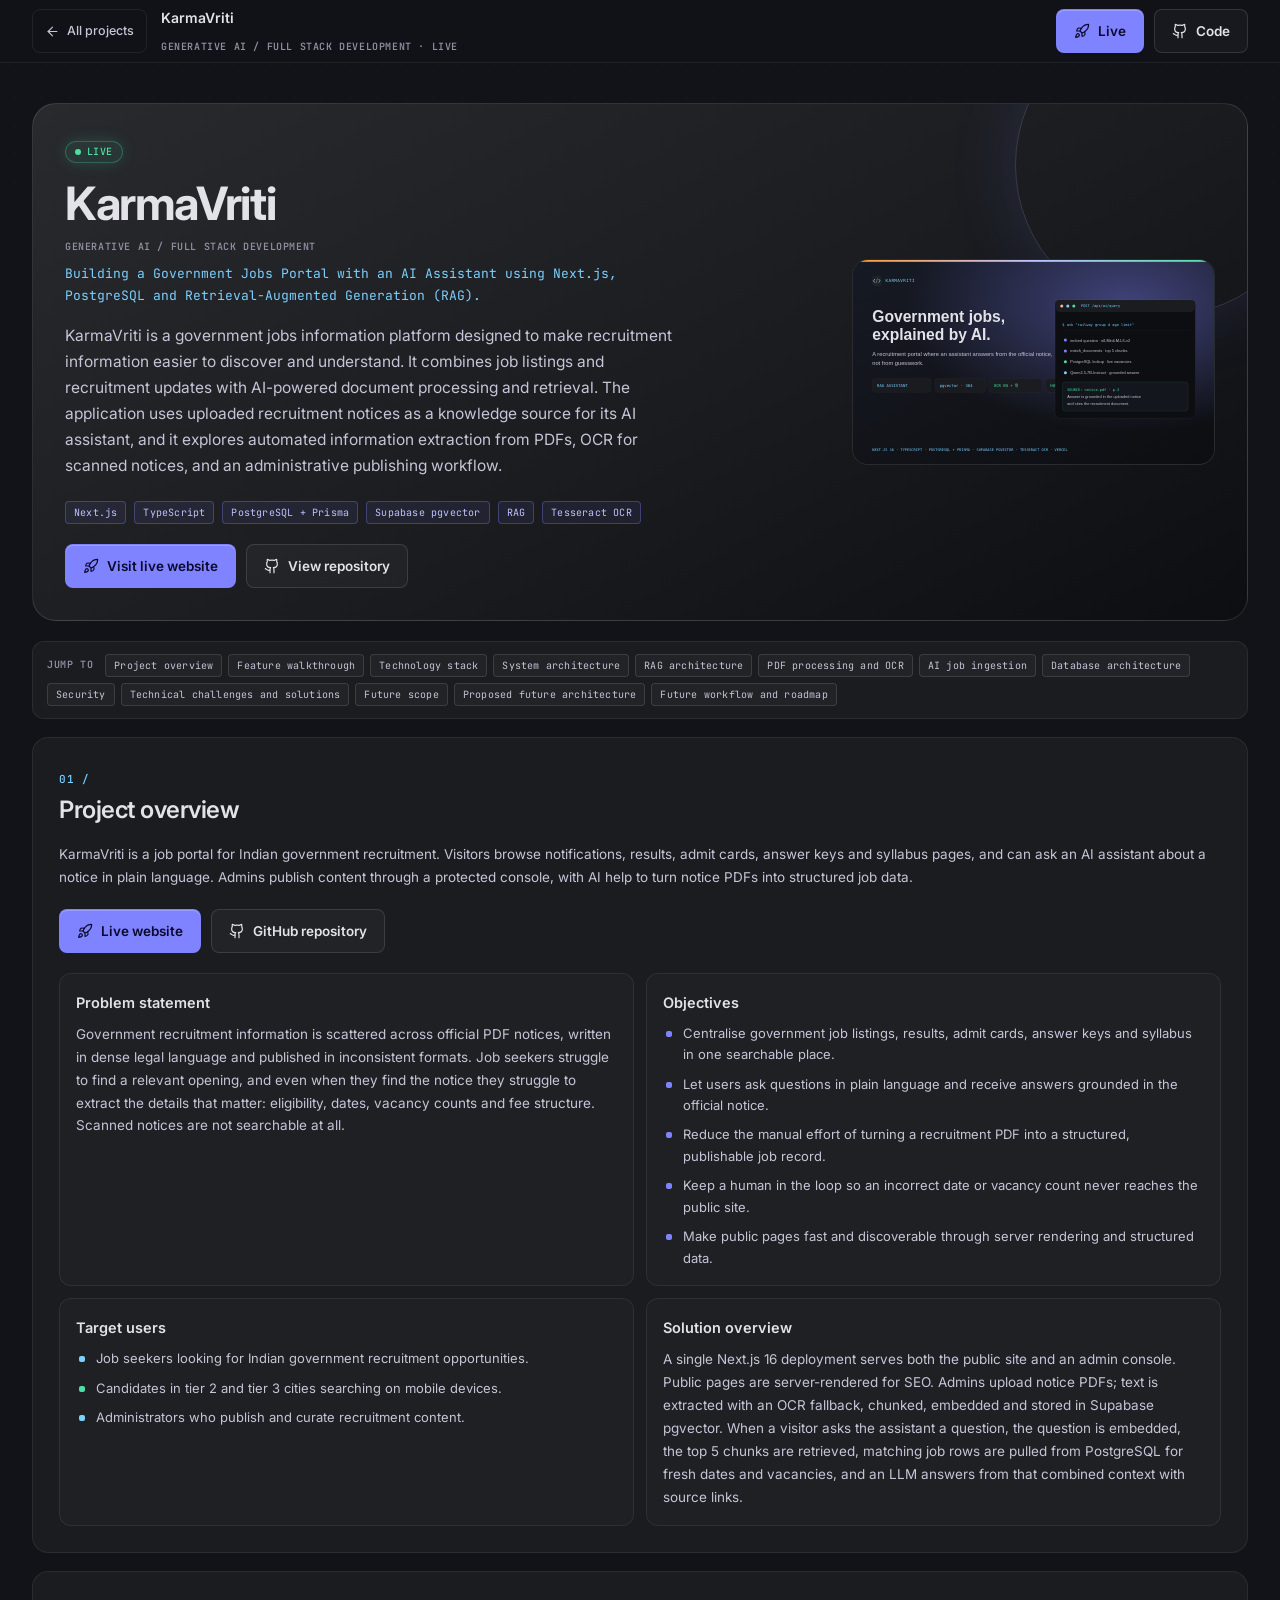
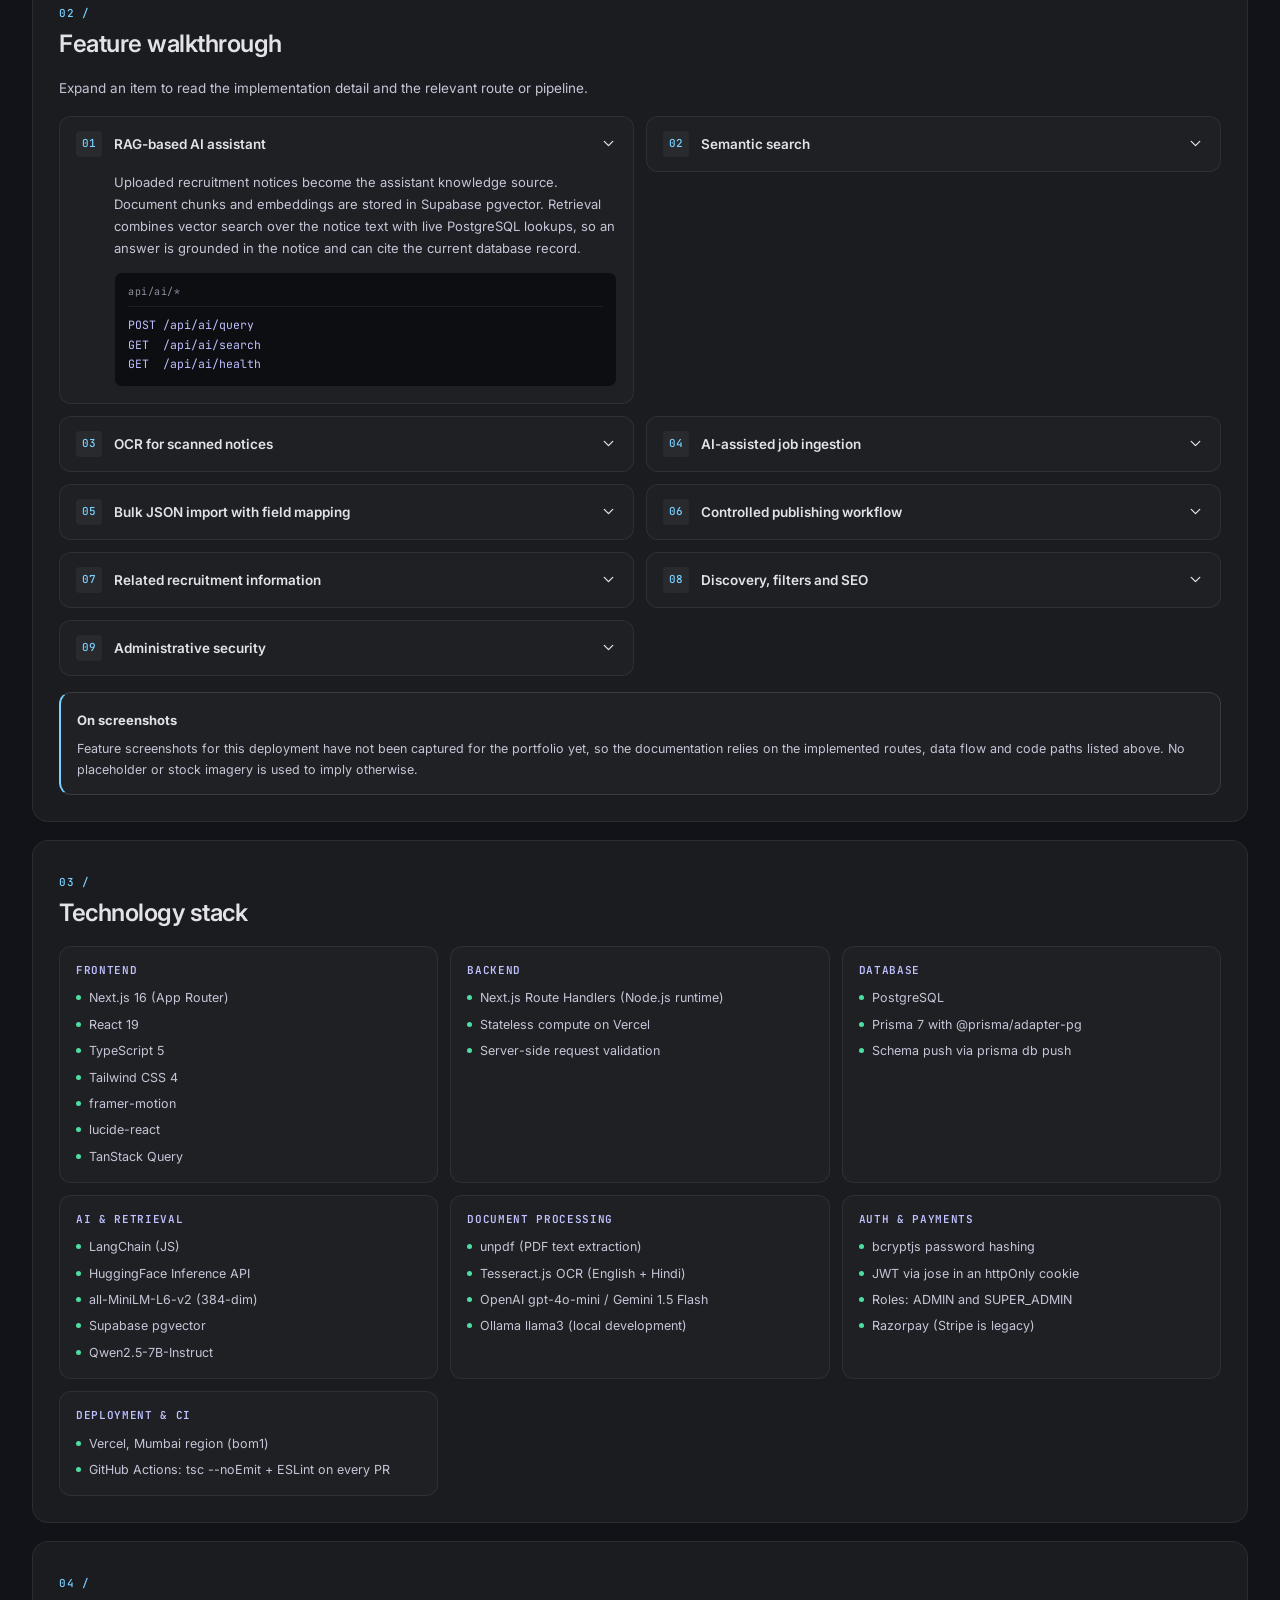
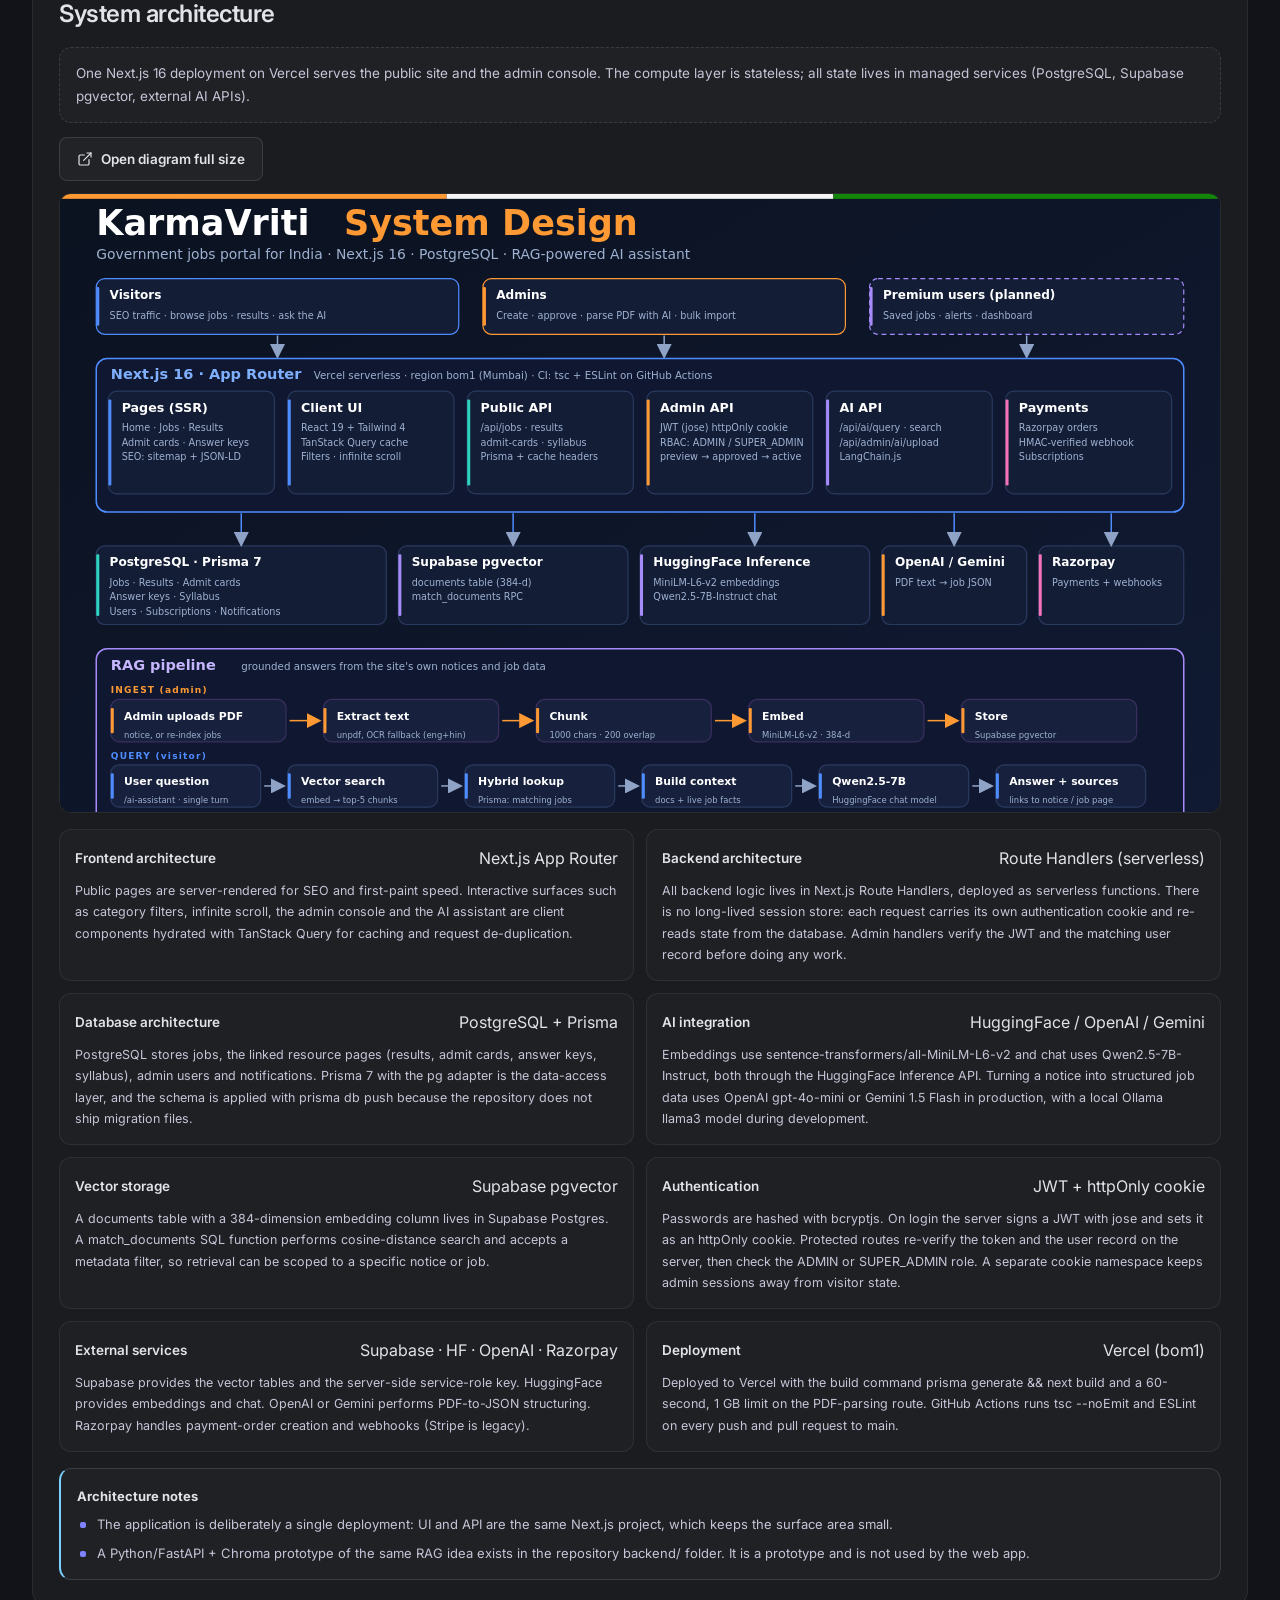
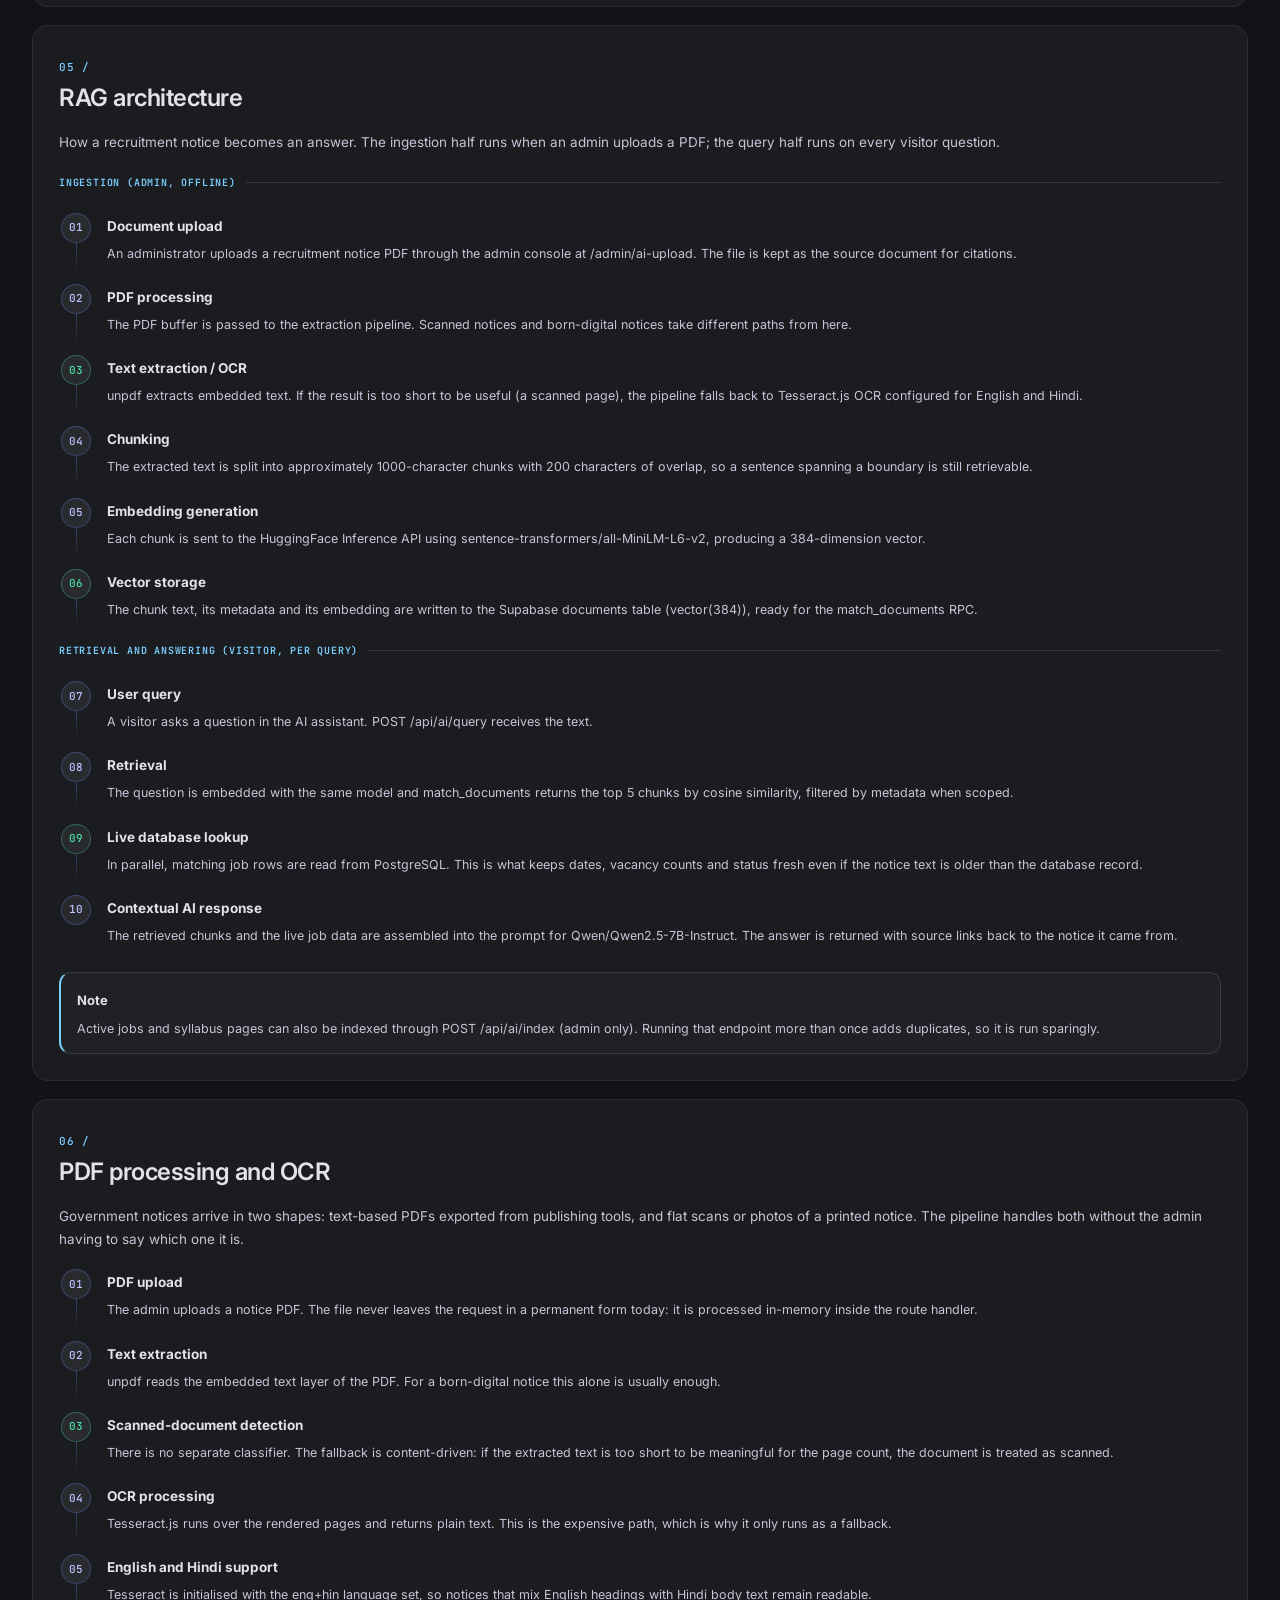
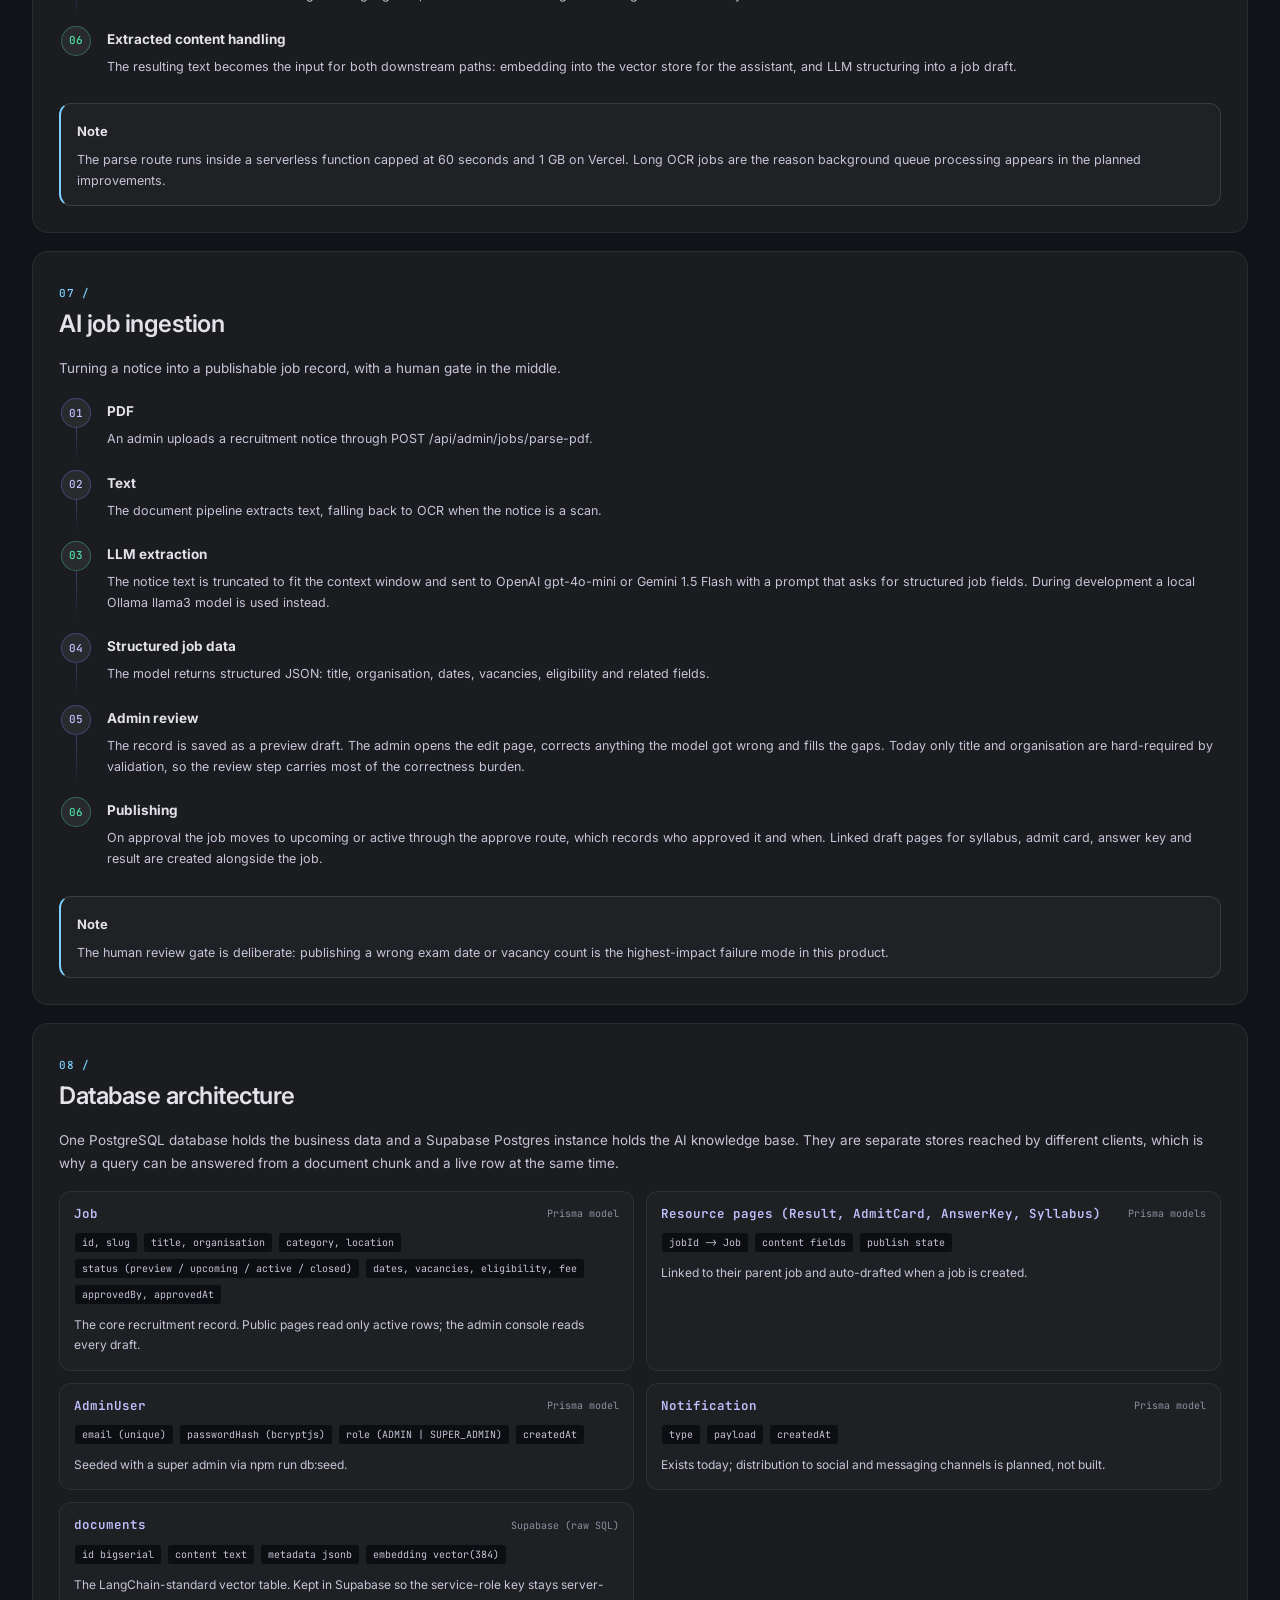
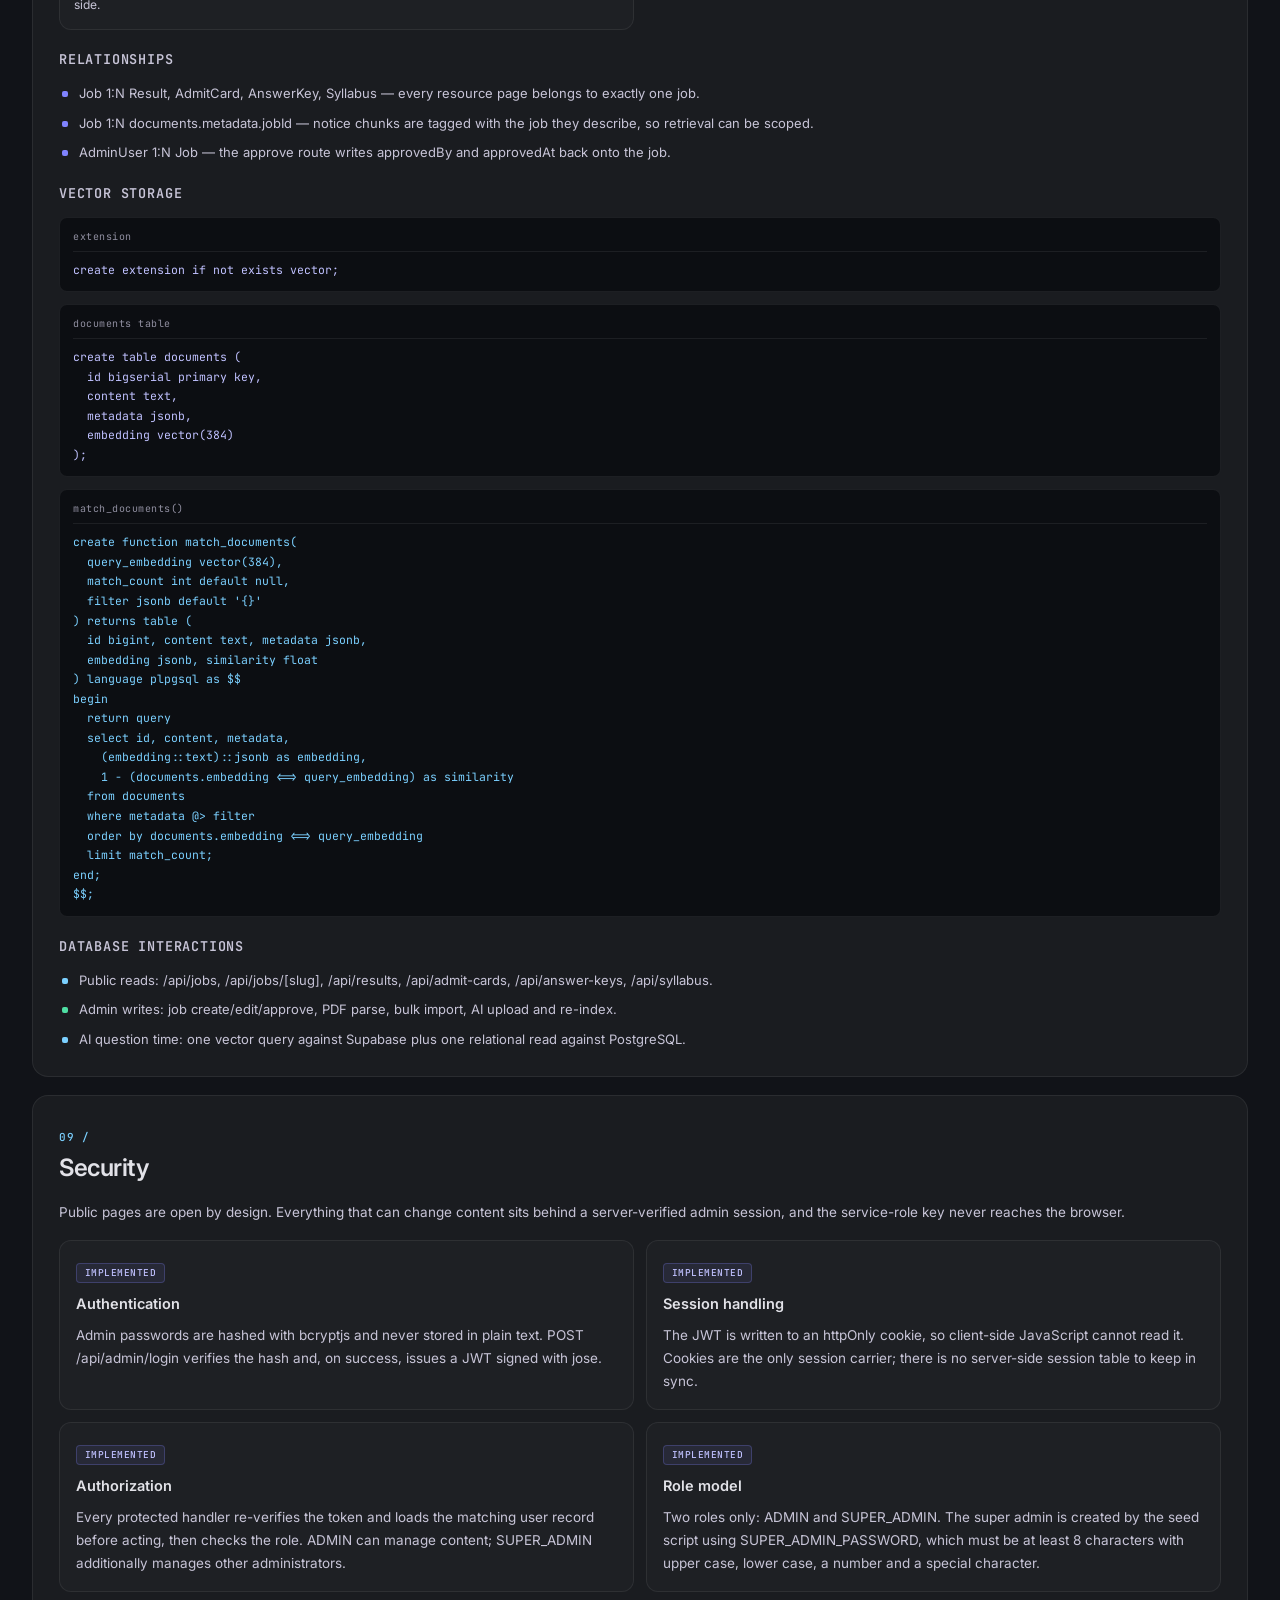
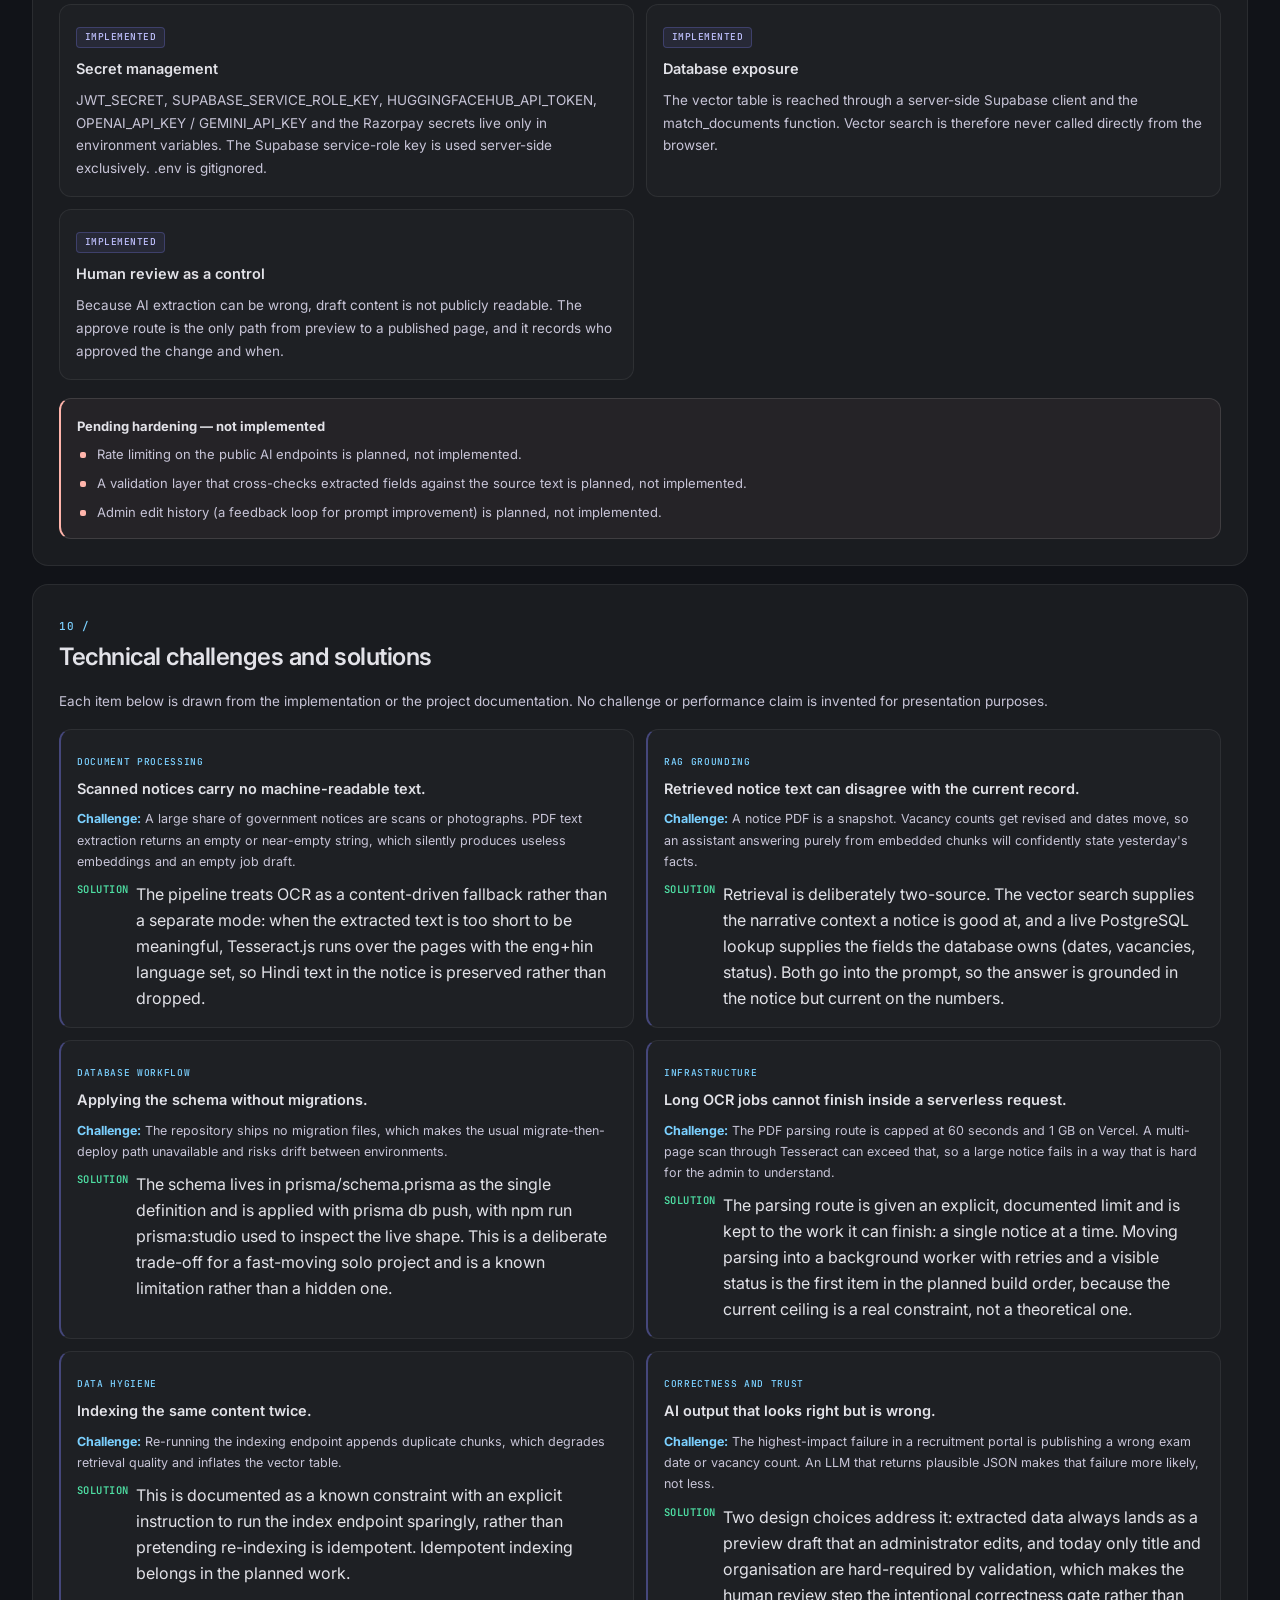
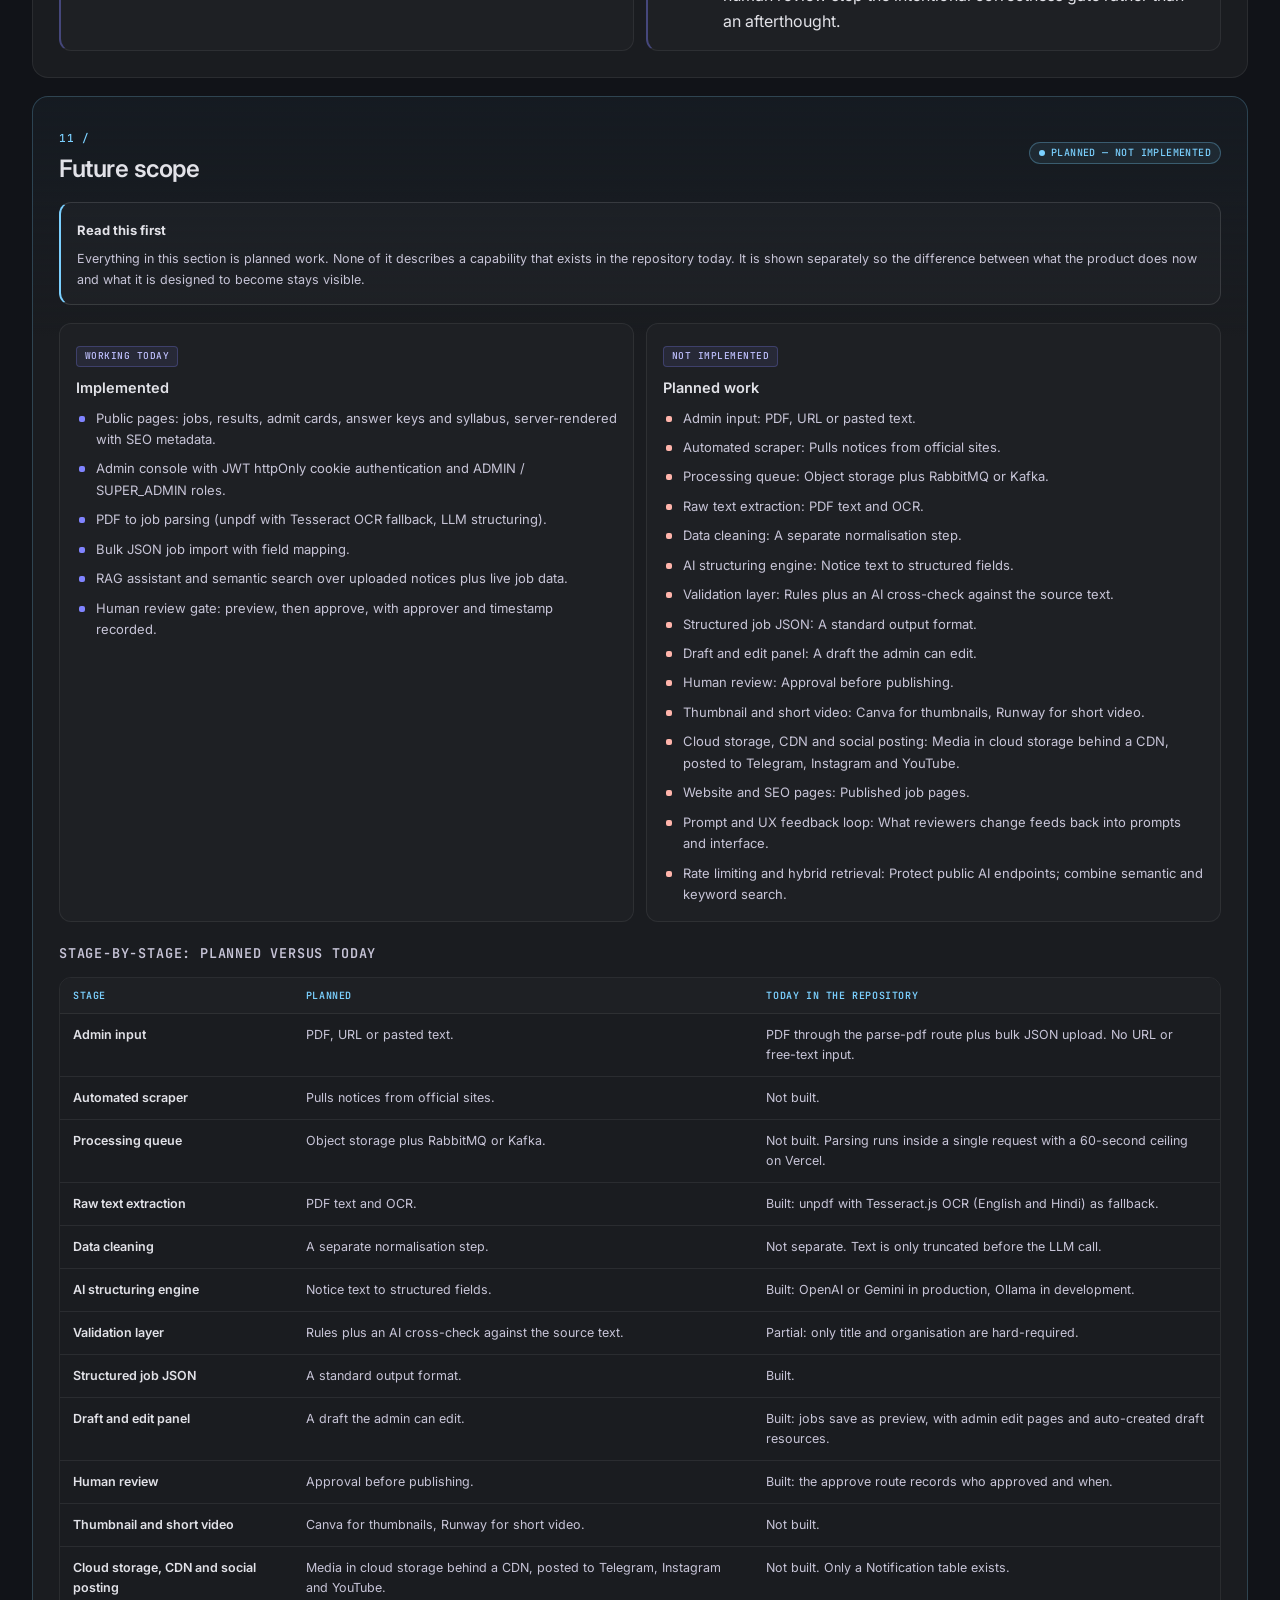
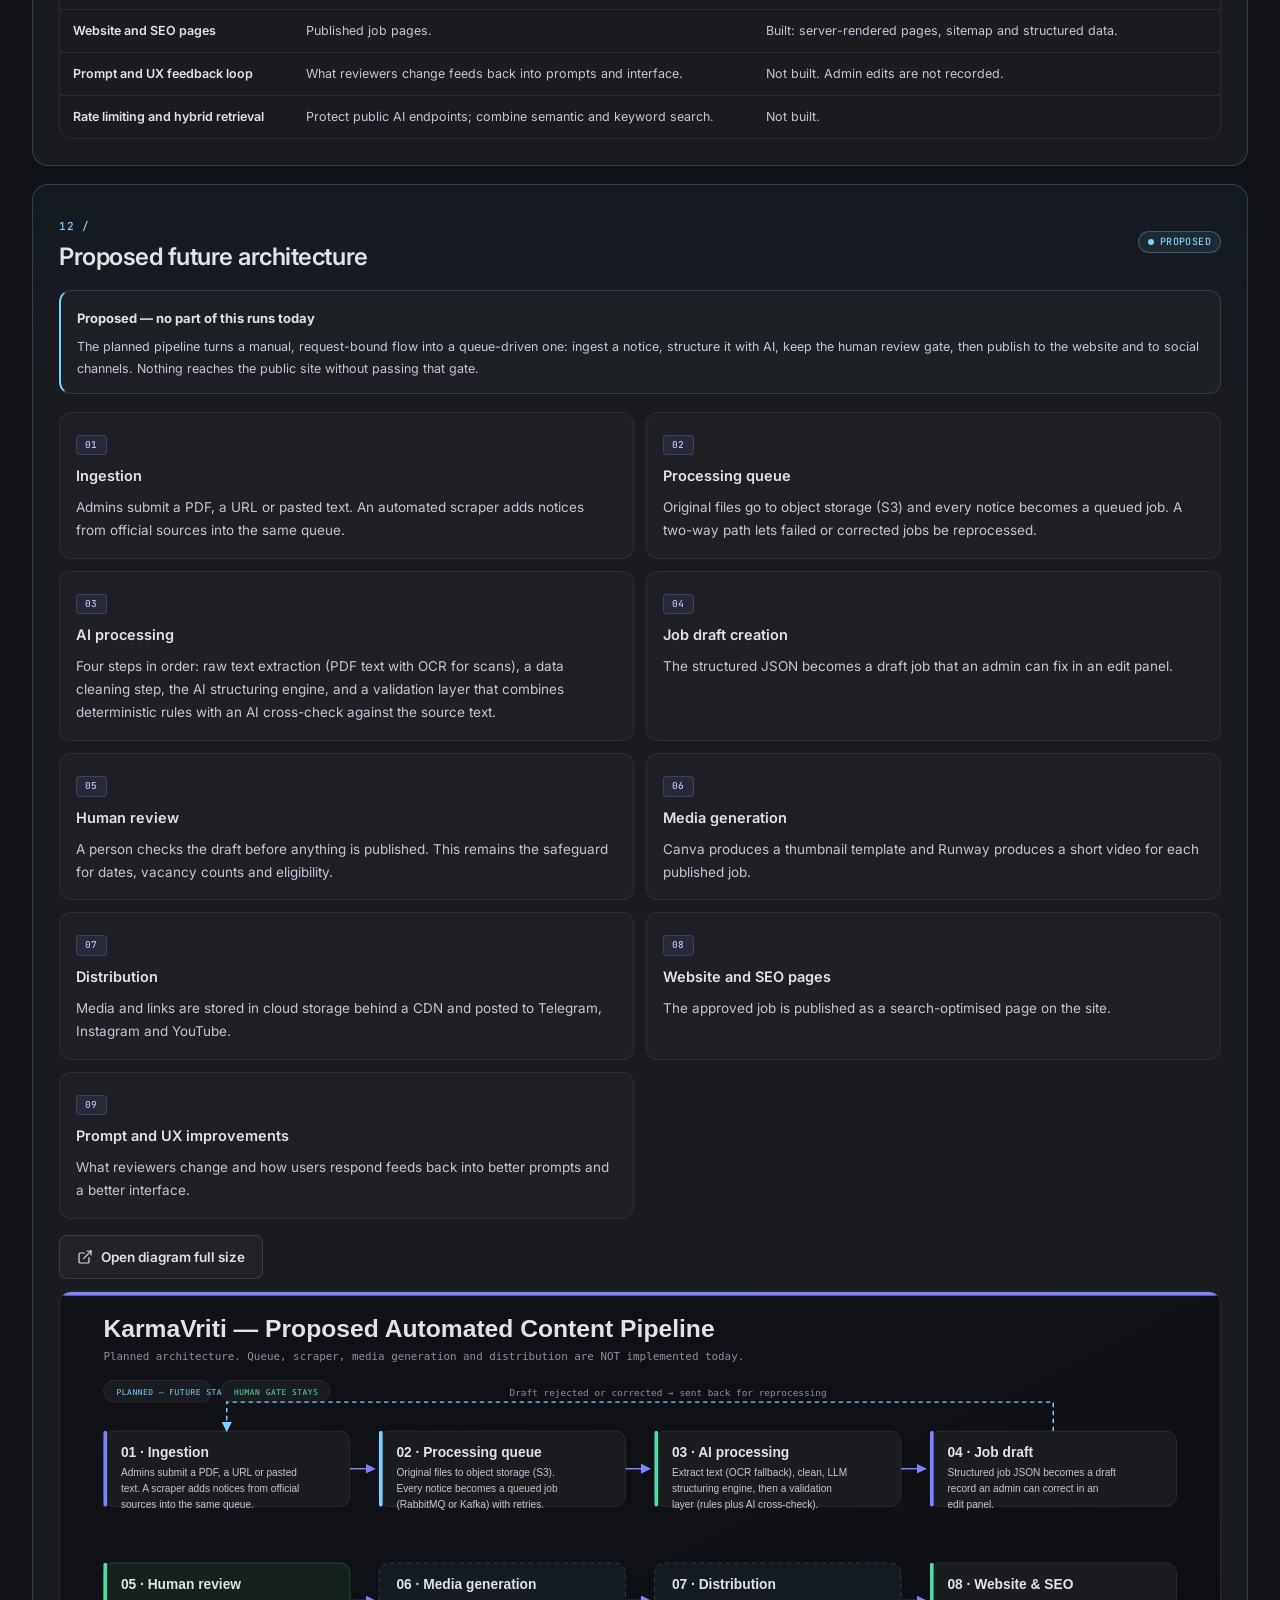
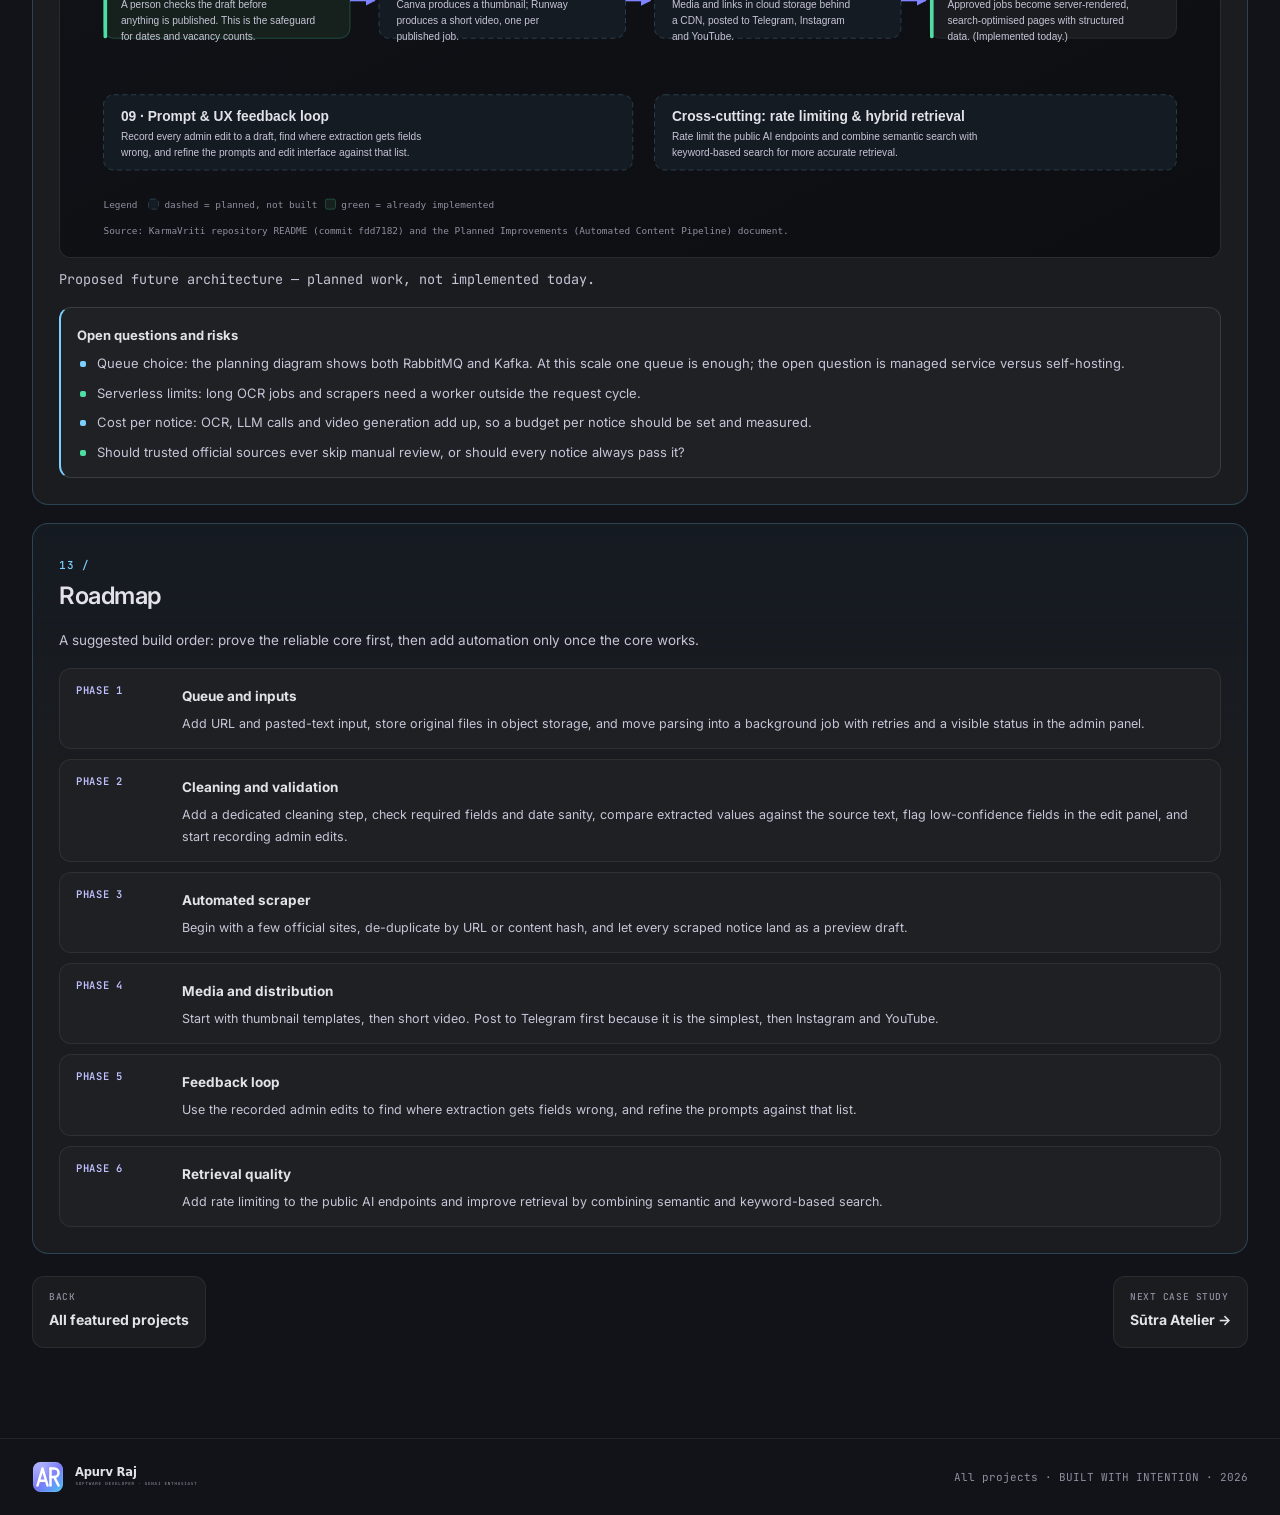
==== commit 8dfc32b6: "Add AR monogram brand icon, logo lockup, favicons and social metadata Introduce a vector AR monogram" ====
--- a/project.html
+++ b/project.html
@@ -6,6 +6,20 @@
   <meta name="theme-color" content="#111318" />
   <meta name="description" content="Engineering case study." />
   <title>Case study | Apurv Raj</title>
+
+  <!-- Brand: icon (favicon) and logo lockup live in assets/images/brand -->
+  <link rel="icon" href="favicon.svg" type="image/svg+xml" />
+  <link rel="icon" href="favicon-32x32.png" sizes="32x32" type="image/png" />
+  <link rel="icon" href="favicon-16x16.png" sizes="16x16" type="image/png" />
+  <link rel="apple-touch-icon" href="apple-touch-icon.png" />
+
+  <meta property="og:type" content="article" />
+  <meta property="og:title" content="Case study | Apurv Raj" />
+  <meta property="og:description" content="Engineering case study by Apurv Raj." />
+  <meta property="og:image" content="assets/images/brand/og-image.png" />
+  <meta property="og:image:width" content="1200" />
+  <meta property="og:image:height" content="630" />
+  <meta name="twitter:card" content="summary_large_image" />
   <link rel="preconnect" href="https://fonts.googleapis.com" />
   <link rel="preconnect" href="https://fonts.gstatic.com" crossorigin />
   <link href="https://fonts.googleapis.com/css2?family=Inter:wght@400;500;600;700&family=JetBrains+Mono:wght@400;500;600&display=swap" rel="stylesheet" />
--- a/assets/css/obsidian.css
+++ b/assets/css/obsidian.css
@@ -143,11 +143,10 @@
 .brand-mark {
   width: 34px; height: 34px; flex: none;
   display: grid; place-items: center;
-  border-radius: var(--r); border: 1px solid var(--line-strong);
-  background: var(--surface-container-low);
-  color: var(--primary);
-}
-.brand-mark svg { width: 17px; height: 17px; }
+  border-radius: var(--r);
+}
+/* Brand icon fills the tile and brings its own gradient + rounded corners. */
+.brand-mark svg { width: 100%; height: 100%; display: block; }
 .brand-name { font-size: 14px; font-weight: 600; line-height: 1.2; }
 .brand-meta { display: flex; align-items: center; gap: 6px; }
 
@@ -188,7 +187,7 @@
 .menu-toggle { display: none; }
 
 /* ------------------------------------------------------------------ Hero -- */
-.hero { position: relative; padding: 76px 0 64px; overflow: hidden; }
+.hero { position: relative; padding: 48px 0 64px; overflow: hidden; }
 .hero-glow {
   position: absolute; pointer-events: none; border-radius: 50%;
   filter: blur(90px); opacity: 0.5; z-index: 0;
@@ -330,7 +329,12 @@
 .filter:hover, .filter[aria-pressed="true"] { color: var(--primary); border-color: rgba(128,131,255,.6); background: rgba(128,131,255,.08); }
 .project-count { color: var(--outline); font: 400 11px/1.4 var(--font-mono); }
 
-.projects { display: grid; grid-template-columns: repeat(2, minmax(0, 1fr)); gap: 18px; }
+.projects { display: grid; grid-template-columns: repeat(2, minmax(0, 1fr)); gap: 18px; align-items: start; }
+/* Column wrapper: one per project. `align-items: start` on .projects (plus
+ * align-self here) keeps each column at its own natural height, so opening the
+ * bucket list on one project never stretches the other. */
+.project-col { align-self: start; min-width: 0; }
+.project-col.is-hidden { display: none; }
 .project {
   display: flex; flex-direction: column; overflow: hidden;
   background: var(--surface-container-low);
@@ -365,6 +369,37 @@
 
 .project-actions { display: grid; grid-template-columns: repeat(3, 1fr); gap: 8px; margin-top: auto; padding-top: 4px; }
 .project-actions .button { min-height: 38px; padding: 0 10px; font-size: 12px; }
+
+/* Bucket list — future improvements under each featured project --------- */
+.bucket-list { margin-top: 16px; border-top: 1px solid var(--line); }
+.bucket-list summary {
+  display: flex; align-items: center; gap: 9px;
+  padding: 13px 0 10px; cursor: pointer; list-style: none;
+  color: var(--tertiary);
+  font: 500 11px/1.3 var(--font-mono); letter-spacing: .06em; text-transform: uppercase;
+}
+.bucket-list summary::-webkit-details-marker { display: none; }
+.bucket-list summary:hover { color: var(--primary); }
+.bucket-list .bucket-title { flex: 1; }
+.bucket-list .bucket-count { color: var(--outline); font: 400 10px/1.3 var(--font-mono); letter-spacing: .04em; }
+.bucket-list .bucket-chevron { display: flex; color: var(--outline); transition: transform .2s; }
+.bucket-list[open] .bucket-chevron { transform: rotate(180deg); color: var(--primary); }
+.bucket-list .bucket-intro { margin: 0 0 10px; color: var(--on-surface-variant); font-size: 12.5px; line-height: 1.6; }
+.bucket-list .bucket-items { list-style: none; margin: 0 0 14px; padding: 0; display: grid; gap: 8px; }
+.bucket-list .bucket-items li {
+  padding: 10px 11px; background: var(--surface-container-lowest);
+  border: 1px solid var(--line); border-radius: var(--r);
+}
+.bucket-list .bucket-phase { display: block; margin-bottom: 3px; color: var(--primary); font: 500 9.5px/1.3 var(--font-mono); letter-spacing: .08em; text-transform: uppercase; }
+.bucket-list .bucket-items strong { display: block; margin-bottom: 3px; font-size: 12.5px; }
+.bucket-list .bucket-detail { display: block; color: var(--on-surface-variant); font-size: 12px; line-height: 1.55; }
+.bucket-list .bucket-open {
+  display: inline-flex; align-items: center; gap: 6px; margin-bottom: 8px;
+  color: var(--primary); font: 500 10.5px/1.4 var(--font-mono); letter-spacing: .03em;
+}
+.bucket-list .bucket-frame { border: 1px solid var(--line-strong); border-radius: var(--r-md); background: var(--surface-container-lowest); overflow: auto; max-height: 420px; }
+.bucket-list .bucket-frame img { display: block; width: 100%; height: auto; }
+.bucket-list .bucket-caption { margin: 8px 0 0; color: var(--outline); font: 400 10.5px/1.5 var(--font-mono); }
 
 .terminal-art {
   margin: 0 0 14px; padding: 11px 12px; overflow-x: auto;
@@ -476,6 +511,7 @@
 .site-footer { padding: 22px 0; border-top: 1px solid var(--line); color: var(--outline); font: 400 11px/1.5 var(--font-mono); }
 .footer-inner { display: flex; align-items: center; justify-content: space-between; gap: 16px; flex-wrap: wrap; }
 .footer-inner a:hover { color: var(--primary); }
+.footer-logo { display: block; height: 32px; width: auto; }
 
 /* -------------------------------------------------------------- Console -- */
 .command-launcher {
@@ -527,7 +563,7 @@
 /* Tablet (768px – 1023px): 8-column behaviour, metrics collapse to 2x2. */
 @media (max-width: 1023px) {
   :root { --margin: 1.5rem; }
-  .hero { padding: 56px 0 48px; }
+  .hero { padding: 44px 0 48px; }
   .hero-inner { grid-template-columns: 1fr; gap: 40px; }
   .portrait-wrap { justify-self: start; width: min(100%, 340px); }
   .metric-strip { grid-template-columns: repeat(2, 1fr); }
--- a/assets/css/case-study.css
+++ b/assets/css/case-study.css
@@ -113,6 +113,10 @@
 .callout.is-good { border-left-color: var(--secondary); }
 
 /* Feature list ------------------------------------------------------------ */
+/* Each feature card sits in its own .feature-col wrapper, and the grid uses
+ * align-items: start, so expanding one feature never stretches another. */
+.feature-grid { align-items: start; }
+.feature-col { align-self: start; min-width: 0; }
 .feature-card { padding: 0; overflow: hidden; align-self: start; background: var(--surface-container); border: 1px solid var(--line); border-radius: var(--r-md); }
 .feature-card summary {
   display: flex; align-items: center; gap: 12px;
